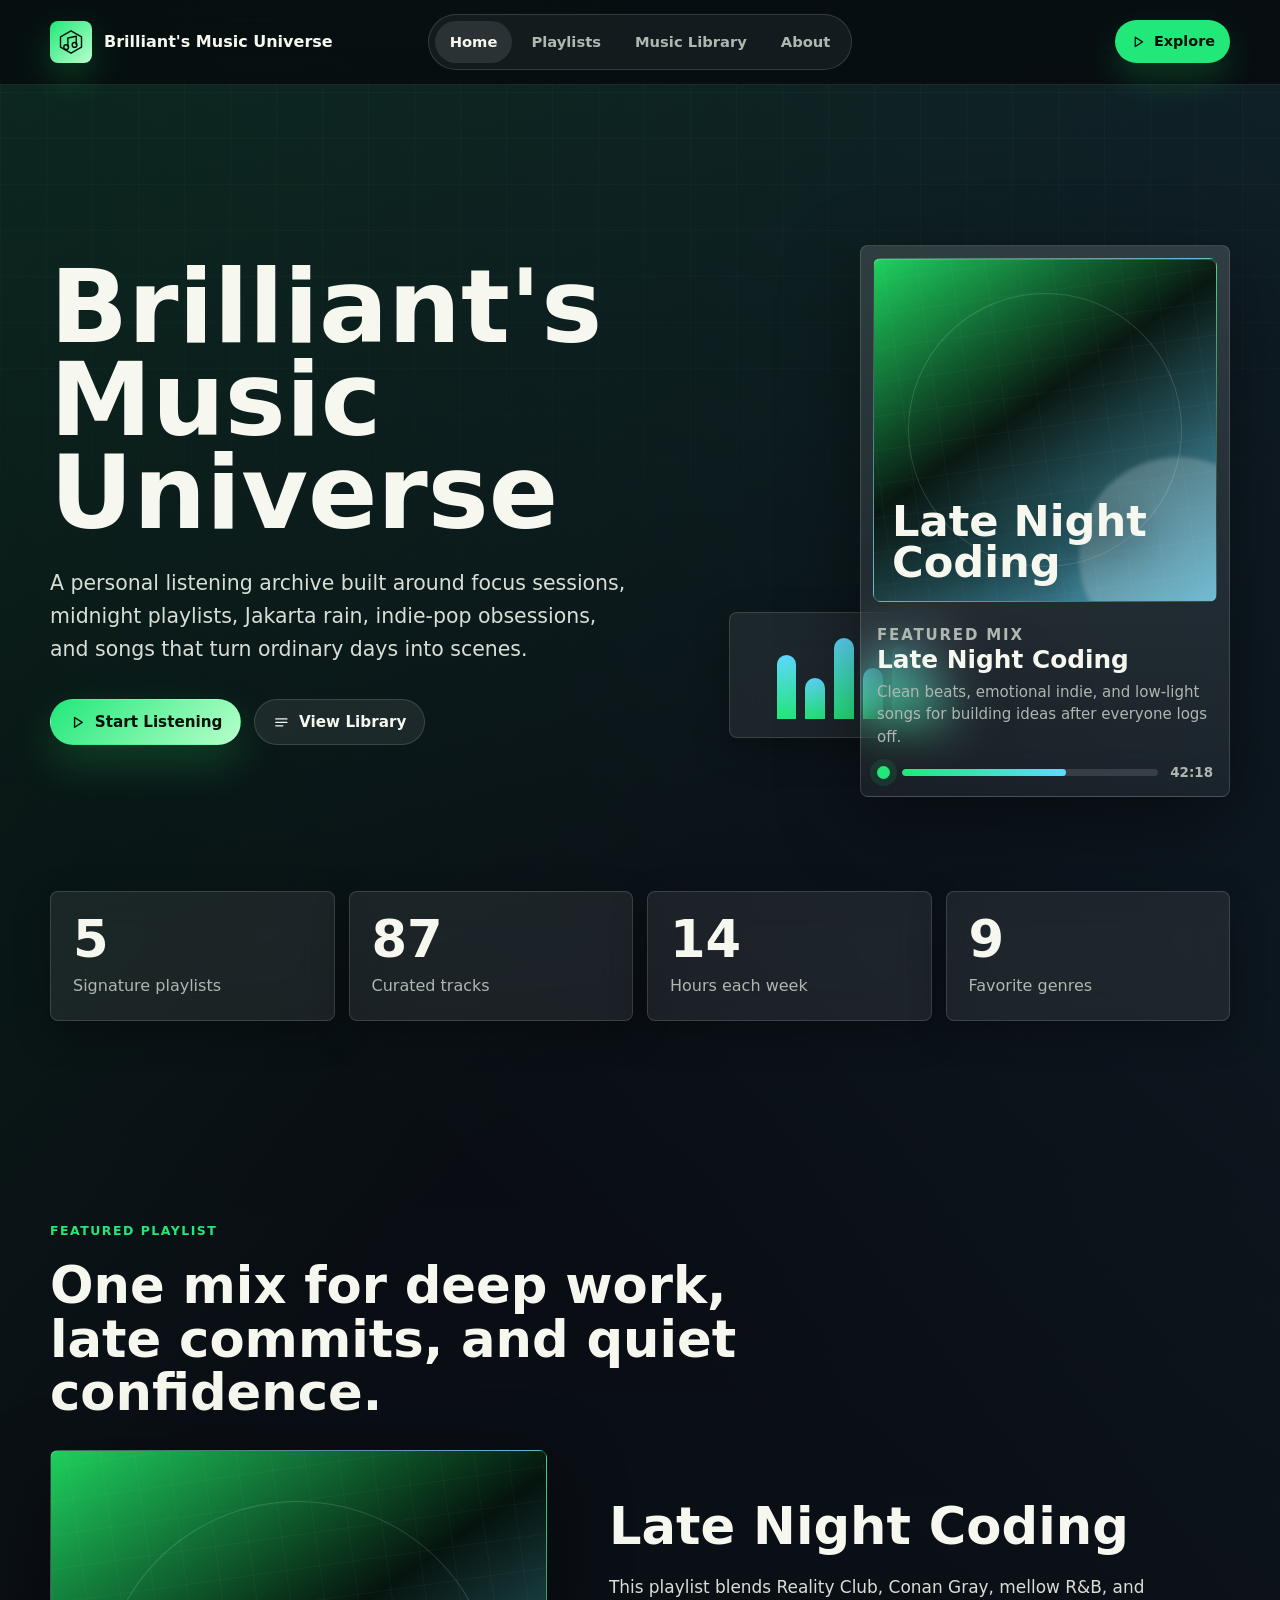
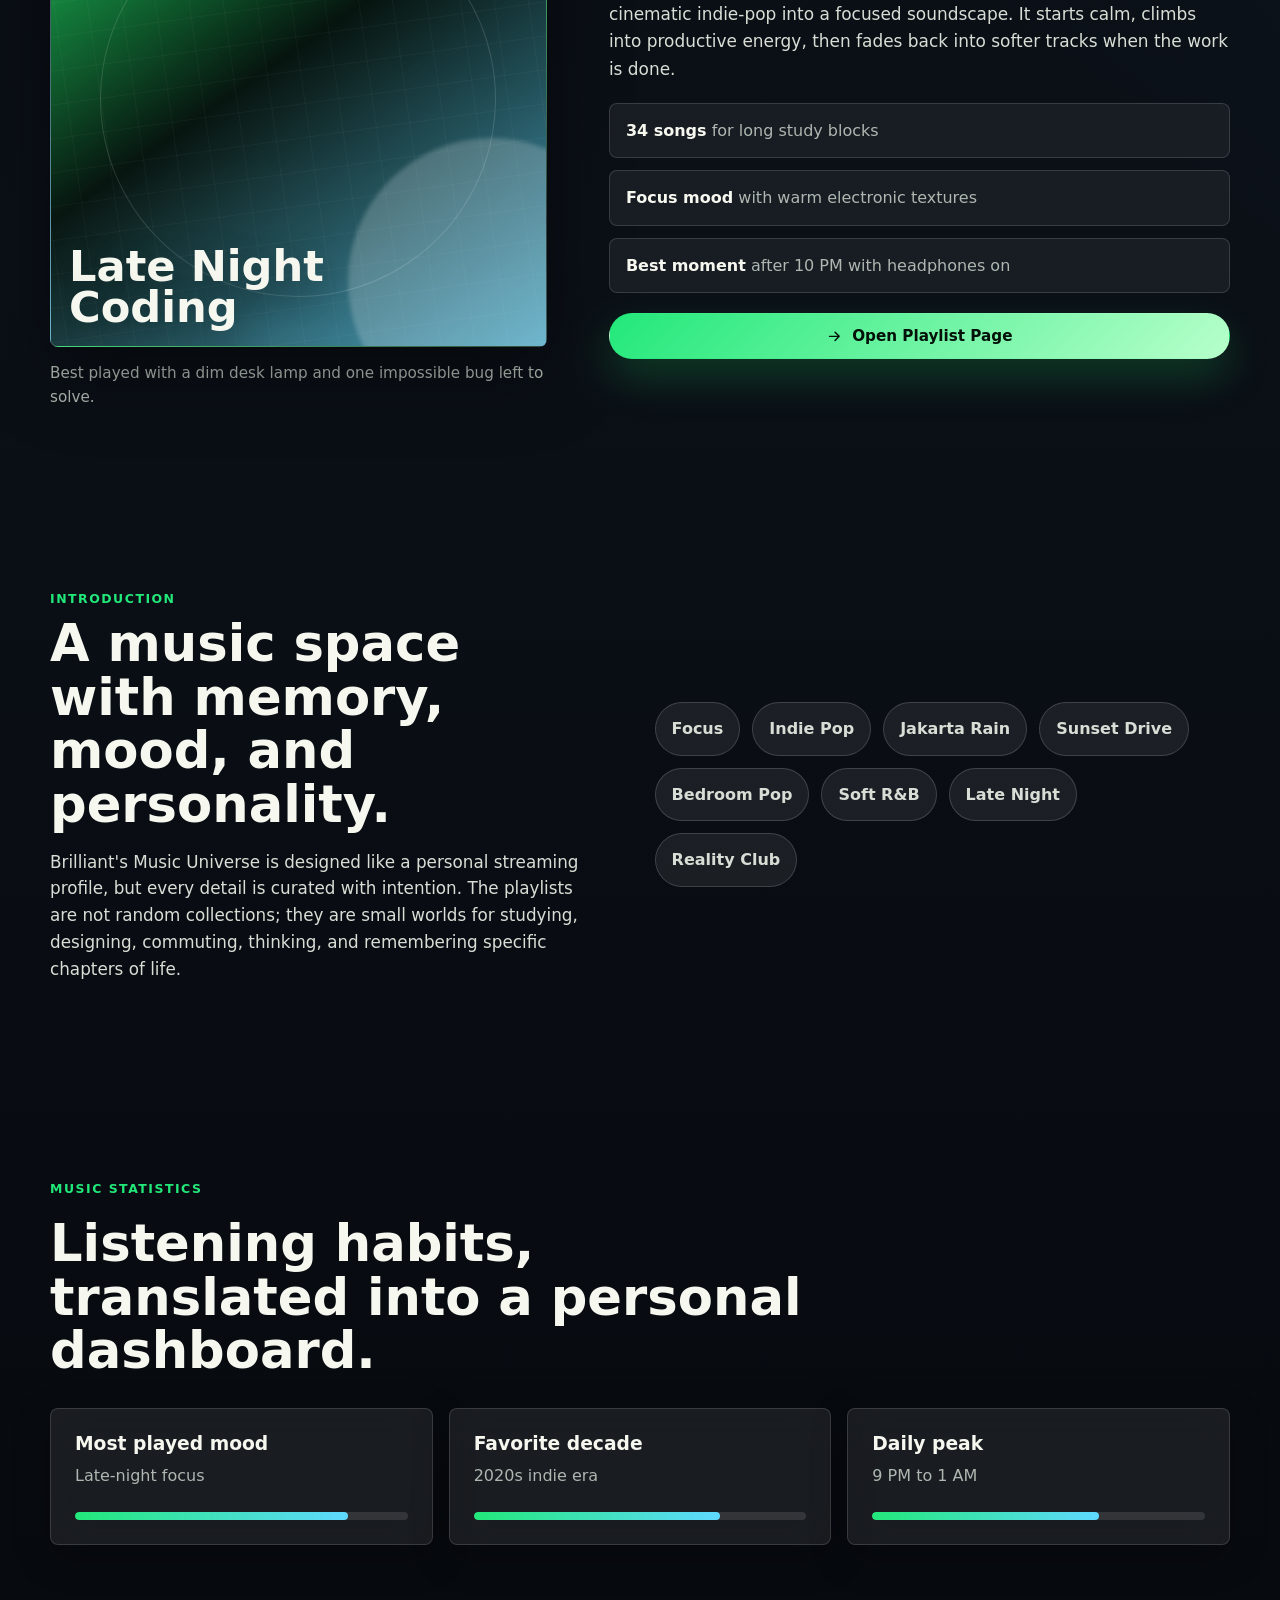
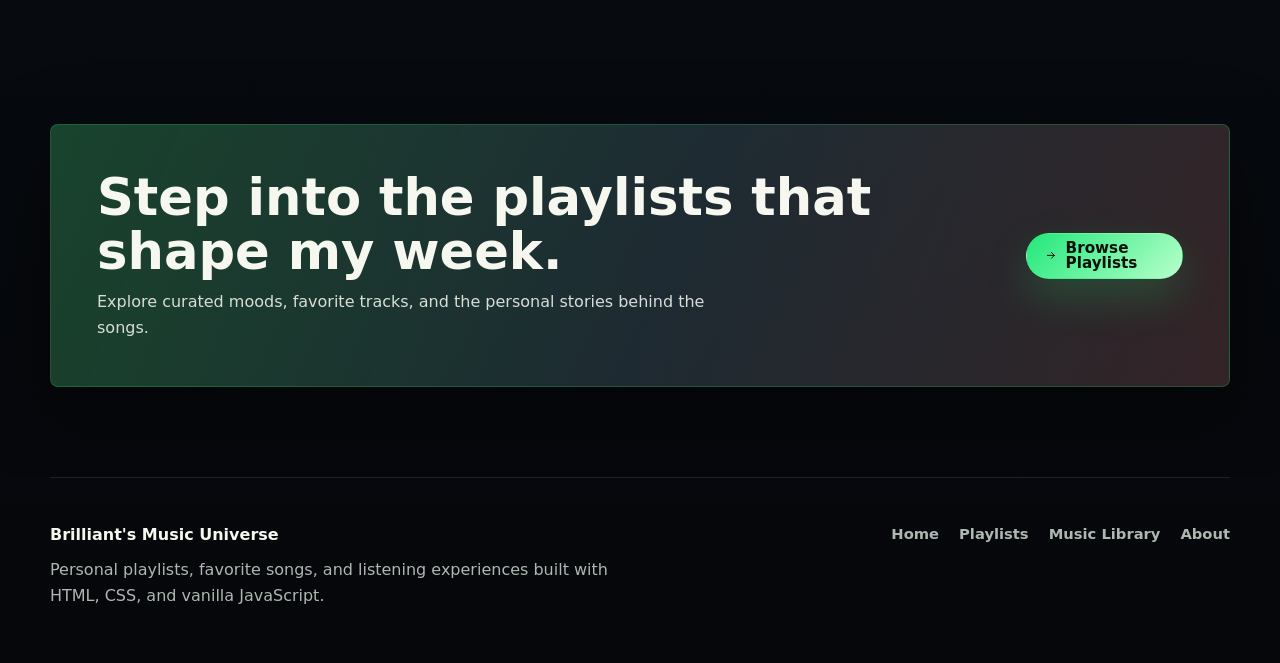
==== index.html @ 62cfd71c "UTS Web Client Development" ====
<!DOCTYPE html>
<html lang="en">
<head>
  <meta charset="UTF-8">
  <meta name="viewport" content="width=device-width, initial-scale=1.0">
  <meta name="description" content="Brilliant's Music Universe is a premium personal music website showcasing playlists, favorite songs, moods, and listening stories.">
  <title>Brilliant's Music Universe | Home</title>
  <link rel="icon" href="data:image/svg+xml,%3Csvg xmlns='http://www.w3.org/2000/svg' viewBox='0 0 64 64'%3E%3Crect width='64' height='64' rx='14' fill='%2322e87a'/%3E%3Cpath d='M25 43V20l22-4v21' fill='none' stroke='%23040a06' stroke-width='5' stroke-linecap='round' stroke-linejoin='round'/%3E%3Ccircle cx='22' cy='44' r='7' fill='%23040a06'/%3E%3Ccircle cx='44' cy='38' r='7' fill='%23040a06'/%3E%3C/svg%3E">
  <link rel="stylesheet" href="style.css">
  <noscript><style>.reveal { opacity: 1; transform: none; }</style></noscript>
  <script src="script.js" defer></script>
</head>
<body data-page="home">
  <a class="skip-link" href="#main-content">Skip to content</a>
  <header class="site-header">
    <a class="brand" href="index.html" aria-label="Brilliant's Music Universe home">
      <span class="brand-mark" aria-hidden="true">
        <svg viewBox="0 0 40 40" role="img">
          <path d="M20 4 35 12.6v14.8L20 36 5 27.4V12.6L20 4Z"></path>
          <path d="M15.5 26.5V14.2l12-2.4v11.7"></path>
          <circle cx="13.1" cy="27.4" r="3.4"></circle>
          <circle cx="25.1" cy="24.2" r="3.4"></circle>
        </svg>
      </span>
      <span class="brand-text">Brilliant's Music Universe</span>
    </a>

    <button class="nav-toggle" type="button" aria-label="Open navigation menu" aria-expanded="false" aria-controls="site-nav">
      <span></span>
      <span></span>
      <span></span>
    </button>

    <nav class="site-nav" id="site-nav" aria-label="Primary navigation">
      <a href="index.html" data-nav="home">Home</a>
      <a href="playlists.html" data-nav="playlists">Playlists</a>
      <a href="library.html" data-nav="library">Music Library</a>
      <a href="about.html" data-nav="about">About</a>
    </nav>

    <a class="header-action" href="playlists.html">
      <svg viewBox="0 0 24 24" aria-hidden="true">
        <path d="M8 5v14l11-7-11-7Z"></path>
      </svg>
      Explore
    </a>
  </header>

  <main id="main-content">
    <section class="hero section-shell">
      <div class="hero-copy reveal">
        <h1>Brilliant's Music Universe</h1>
        <p class="hero-lead">A personal listening archive built around focus sessions, midnight playlists, Jakarta rain, indie-pop obsessions, and songs that turn ordinary days into scenes.</p>
        <div class="hero-actions">
          <a class="button button-primary" href="playlists.html">
            <svg viewBox="0 0 24 24" aria-hidden="true">
              <path d="M8 5v14l11-7-11-7Z"></path>
            </svg>
            Start Listening
          </a>
          <a class="button button-ghost" href="library.html">
            <svg viewBox="0 0 24 24" aria-hidden="true">
              <path d="M4 7h16M4 12h16M4 17h10"></path>
            </svg>
            View Library
          </a>
        </div>
      </div>

      <div class="hero-stage reveal">
        <article class="now-playing" aria-label="Featured now playing card">
          <div class="cover-art cover-code">
            <div class="cover-grid" aria-hidden="true"></div>
            <span>Late Night Coding</span>
          </div>
          <div class="track-panel">
            <div>
              <p class="eyeless-label">Featured mix</p>
              <h2>Late Night Coding</h2>
              <p>Clean beats, emotional indie, and low-light songs for building ideas after everyone logs off.</p>
            </div>
            <div class="player-row" aria-hidden="true">
              <span class="player-dot"></span>
              <div class="player-progress"><span></span></div>
              <span class="player-time">42:18</span>
            </div>
          </div>
        </article>

        <div class="audio-visualizer" aria-hidden="true">
          <span></span>
          <span></span>
          <span></span>
          <span></span>
          <span></span>
          <span></span>
          <span></span>
        </div>
      </div>
    </section>

    <section class="signal-strip section-shell" aria-label="Music highlights">
      <article class="signal-card reveal">
        <span class="stat-number" data-count="5">0</span>
        <p>Signature playlists</p>
      </article>
      <article class="signal-card reveal">
        <span class="stat-number" data-count="87">0</span>
        <p>Curated tracks</p>
      </article>
      <article class="signal-card reveal">
        <span class="stat-number" data-count="14">0</span>
        <p>Hours each week</p>
      </article>
      <article class="signal-card reveal">
        <span class="stat-number" data-count="9">0</span>
        <p>Favorite genres</p>
      </article>
    </section>

    <section class="featured-playlist section-shell">
      <div class="section-heading reveal">
        <p class="section-kicker">Featured Playlist</p>
        <h2>One mix for deep work, late commits, and quiet confidence.</h2>
      </div>
      <div class="feature-layout">
        <figure class="feature-art reveal">
          <div class="cover-art cover-code cover-xl">
            <div class="cover-grid" aria-hidden="true"></div>
            <span>Late Night Coding</span>
          </div>
          <figcaption>Best played with a dim desk lamp and one impossible bug left to solve.</figcaption>
        </figure>
        <div class="feature-copy reveal">
          <h3>Late Night Coding</h3>
          <p>This playlist blends Reality Club, Conan Gray, mellow R&amp;B, and cinematic indie-pop into a focused soundscape. It starts calm, climbs into productive energy, then fades back into softer tracks when the work is done.</p>
          <ul class="feature-list">
            <li><span>34 songs</span> for long study blocks</li>
            <li><span>Focus mood</span> with warm electronic textures</li>
            <li><span>Best moment</span> after 10 PM with headphones on</li>
          </ul>
          <a class="button button-primary" href="playlists.html">
            <svg viewBox="0 0 24 24" aria-hidden="true">
              <path d="M5 12h14M13 6l6 6-6 6"></path>
            </svg>
            Open Playlist Page
          </a>
        </div>
      </div>
    </section>

    <section class="intro-section section-shell">
      <div class="intro-copy reveal">
        <p class="section-kicker">Introduction</p>
        <h2>A music space with memory, mood, and personality.</h2>
        <p>Brilliant's Music Universe is designed like a personal streaming profile, but every detail is curated with intention. The playlists are not random collections; they are small worlds for studying, designing, commuting, thinking, and remembering specific chapters of life.</p>
      </div>
      <div class="mood-board reveal" aria-label="Listening mood board">
        <span>Focus</span>
        <span>Indie Pop</span>
        <span>Jakarta Rain</span>
        <span>Sunset Drive</span>
        <span>Bedroom Pop</span>
        <span>Soft R&amp;B</span>
        <span>Late Night</span>
        <span>Reality Club</span>
      </div>
    </section>

    <section class="stats-section section-shell">
      <div class="section-heading reveal">
        <p class="section-kicker">Music Statistics</p>
        <h2>Listening habits, translated into a personal dashboard.</h2>
      </div>
      <div class="stats-grid">
        <article class="metric-card reveal">
          <h3>Most played mood</h3>
          <p>Late-night focus</p>
          <span class="metric-bar"><span style="width: 82%"></span></span>
        </article>
        <article class="metric-card reveal">
          <h3>Favorite decade</h3>
          <p>2020s indie era</p>
          <span class="metric-bar"><span style="width: 74%"></span></span>
        </article>
        <article class="metric-card reveal">
          <h3>Daily peak</h3>
          <p>9 PM to 1 AM</p>
          <span class="metric-bar"><span style="width: 68%"></span></span>
        </article>
      </div>
    </section>

    <section class="cta-section section-shell">
      <div class="cta-panel reveal">
        <div>
          <h2>Step into the playlists that shape my week.</h2>
          <p>Explore curated moods, favorite tracks, and the personal stories behind the songs.</p>
        </div>
        <a class="button button-primary" href="playlists.html">
          <svg viewBox="0 0 24 24" aria-hidden="true">
            <path d="M5 12h14M13 6l6 6-6 6"></path>
          </svg>
          Browse Playlists
        </a>
      </div>
    </section>
  </main>

  <footer class="site-footer">
    <div>
      <a class="footer-brand" href="index.html">Brilliant's Music Universe</a>
      <p>Personal playlists, favorite songs, and listening experiences built with HTML, CSS, and vanilla JavaScript.</p>
    </div>
    <nav class="footer-nav" aria-label="Footer navigation">
      <a href="index.html">Home</a>
      <a href="playlists.html">Playlists</a>
      <a href="library.html">Music Library</a>
      <a href="about.html">About</a>
    </nav>
  </footer>
</body>
</html>
---- style.css ----
/*
 * Brilliant's Music Universe — premium static music website
 *
 * TABLE OF CONTENTS
 * 1. Design tokens (custom properties)
 * 2. Base & reset
 * 3. Layout shells
 * 4. Header & navigation
 * 5. Hero
 * 6. Buttons
 * 7. Cover art system
 * 8. Signal strip & stats
 * 9. Featured playlist
 * 10. Introduction & mood board
 * 11. Statistics dashboard
 * 12. CTA panel
 * 13. Playlists page
 * 14. Playlist modal
 * 15. Music library (table, toolbar)
 * 16. About page
 * 17. Footer
 * 18. Animations & reveals
 * 19. Curator identity
 * 20. Accessibility helpers
 * 21. Responsive breakpoints
 */

/* 1. Design tokens */
:root {
  --bg: #06080d;
  --bg-2: #0b1017;
  --surface: rgba(255, 255, 255, 0.075);
  --surface-strong: rgba(255, 255, 255, 0.12);
  --surface-soft: rgba(255, 255, 255, 0.045);
  --line: rgba(255, 255, 255, 0.14);
  --line-strong: rgba(255, 255, 255, 0.24);
  --text: #f6f8ef;
  --muted: #aeb7b0;
  --soft: #d8ded5;
  --green: #22e87a;
  --green-deep: #10c055;
  --cyan: #5fd9ff;
  --coral: #ff6b6b;
  --gold: #f5c86b;
  --purple: #a98bff;
  --shadow: 0 24px 80px rgba(0, 0, 0, 0.42);
  --shadow-soft: 0 12px 36px rgba(0, 0, 0, 0.28);
  --radius-card: 8px;
  --radius-pill: 999px;
  --header-height: 76px;
  --max-width: 1180px;
  --ease: cubic-bezier(0.22, 1, 0.36, 1);
}

*,
*::before,
*::after {
  box-sizing: border-box;
}

html {
  scroll-behavior: smooth;
}

body {
  min-width: 320px;
  margin: 0;
  color: var(--text);
  background:
    linear-gradient(135deg, rgba(30, 215, 96, 0.12), transparent 32%),
    linear-gradient(220deg, rgba(95, 217, 255, 0.1), transparent 38%),
    linear-gradient(180deg, var(--bg), var(--bg-2) 48%, #05070b);
  font-family: Inter, ui-sans-serif, system-ui, -apple-system, BlinkMacSystemFont, "Segoe UI", sans-serif;
  line-height: 1.6;
}

body::before {
  position: fixed;
  inset: 0;
  z-index: -1;
  pointer-events: none;
  content: "";
  background-image:
    linear-gradient(rgba(255, 255, 255, 0.035) 1px, transparent 1px),
    linear-gradient(90deg, rgba(255, 255, 255, 0.035) 1px, transparent 1px);
  background-size: 46px 46px;
  mask-image: linear-gradient(to bottom, rgba(0, 0, 0, 0.8), transparent 82%);
}

body.nav-open {
  overflow: hidden;
}

a {
  color: inherit;
  text-decoration: none;
}

button,
input,
select {
  font: inherit;
}

button {
  cursor: pointer;
}

img,
svg {
  display: block;
}

svg {
  width: 1.1em;
  height: 1.1em;
}

main {
  overflow: hidden;
}

.section-shell {
  width: min(var(--max-width), calc(100% - 40px));
  margin-inline: auto;
}

.site-header {
  position: sticky;
  top: 0;
  z-index: 50;
  display: grid;
  grid-template-columns: minmax(220px, 1fr) auto minmax(120px, 1fr);
  align-items: center;
  min-height: var(--header-height);
  padding: 14px max(20px, calc((100vw - var(--max-width)) / 2));
  border-bottom: 1px solid rgba(255, 255, 255, 0.1);
  background: rgba(6, 8, 13, 0.76);
  backdrop-filter: blur(22px);
}

.brand,
.footer-brand {
  display: inline-flex;
  align-items: center;
  gap: 12px;
  font-weight: 800;
  letter-spacing: 0;
}

.brand-mark {
  display: grid;
  width: 42px;
  height: 42px;
  place-items: center;
  color: #031109;
  border-radius: var(--radius-card);
  background: linear-gradient(135deg, var(--green), #b7ffcb);
  box-shadow: 0 14px 34px rgba(30, 215, 96, 0.23);
}

.brand-mark svg {
  width: 28px;
  height: 28px;
}

.brand-mark path,
.brand-mark circle,
.site-header path,
.button path,
.modal-close path {
  fill: none;
  stroke: currentColor;
  stroke-width: 2;
  stroke-linecap: round;
  stroke-linejoin: round;
}

.site-nav {
  display: flex;
  align-items: center;
  justify-content: center;
  gap: 4px;
  padding: 6px;
  border: 1px solid var(--line);
  border-radius: var(--radius-pill);
  background: rgba(255, 255, 255, 0.055);
}

.site-nav a,
.footer-nav a {
  color: var(--muted);
  font-size: 0.92rem;
  font-weight: 700;
  transition: color 180ms ease, background 180ms ease, transform 180ms ease;
}

.site-nav a {
  padding: 9px 15px;
  border-radius: var(--radius-pill);
}

.site-nav a:hover,
.site-nav a.is-active {
  color: var(--text);
  background: rgba(255, 255, 255, 0.1);
}

.header-action {
  display: inline-flex;
  justify-self: end;
  align-items: center;
  gap: 8px;
  padding: 10px 15px;
  color: #031109;
  border-radius: var(--radius-pill);
  background: var(--green);
  font-size: 0.9rem;
  font-weight: 800;
  box-shadow: 0 16px 32px rgba(30, 215, 96, 0.2);
  transition: transform 180ms ease, box-shadow 180ms ease;
}

.header-action:hover {
  transform: translateY(-2px);
  box-shadow: 0 18px 42px rgba(30, 215, 96, 0.28);
}

.nav-toggle {
  display: none;
  width: 44px;
  height: 44px;
  border: 1px solid var(--line);
  border-radius: var(--radius-card);
  background: rgba(255, 255, 255, 0.07);
}

.nav-toggle span {
  display: block;
  width: 18px;
  height: 2px;
  margin: 4px auto;
  border-radius: 999px;
  background: var(--text);
}

.hero {
  display: grid;
  grid-template-columns: minmax(0, 1fr) minmax(360px, 0.85fr);
  gap: clamp(32px, 7vw, 92px);
  align-items: center;
  min-height: calc(100svh - var(--header-height) - 18px);
  padding: clamp(52px, 7vw, 86px) 0 clamp(34px, 5vw, 56px);
}

.hero h1,
.page-hero h1 {
  max-width: 10ch;
  margin: 0;
  font-size: clamp(3.35rem, 8vw, 7.15rem);
  line-height: 0.91;
  letter-spacing: 0;
}

.hero-lead {
  max-width: 680px;
  margin: 28px 0 0;
  color: var(--soft);
  font-size: clamp(1.05rem, 1.8vw, 1.28rem);
}

.hero-actions,
.cta-panel,
.playlist-meta,
.player-row {
  display: flex;
  align-items: center;
}

.hero-actions {
  flex-wrap: wrap;
  gap: 13px;
  margin-top: 34px;
}

.button {
  display: inline-flex;
  align-items: center;
  justify-content: center;
  min-height: 46px;
  gap: 9px;
  padding: 0 18px;
  border: 1px solid transparent;
  border-radius: var(--radius-pill);
  font-size: 0.95rem;
  font-weight: 800;
  line-height: 1;
  transition: transform 180ms ease, border-color 180ms ease, background 180ms ease, box-shadow 180ms ease;
}

.button:hover {
  transform: translateY(-2px);
}

.button-primary {
  color: #031109;
  background: linear-gradient(135deg, var(--green), #b7ffcb);
  box-shadow: 0 18px 42px rgba(30, 215, 96, 0.22);
}

.button-ghost {
  color: var(--text);
  border-color: var(--line);
  background: rgba(255, 255, 255, 0.075);
}

.button-small {
  width: 100%;
  min-height: 42px;
  color: var(--text);
  border-color: rgba(255, 255, 255, 0.16);
  background: rgba(255, 255, 255, 0.075);
}

.hero-stage {
  position: relative;
  min-height: 560px;
}

.now-playing {
  position: absolute;
  inset: 4% 0 auto auto;
  z-index: 2;
  width: min(370px, 100%);
  padding: 12px;
  border: 1px solid var(--line);
  border-radius: var(--radius-card);
  background: linear-gradient(180deg, rgba(255, 255, 255, 0.14), rgba(255, 255, 255, 0.06));
  box-shadow: var(--shadow);
  backdrop-filter: blur(24px);
}

.cover-art {
  position: relative;
  display: grid;
  aspect-ratio: 1;
  min-height: 0;
  overflow: hidden;
  place-items: end start;
  padding: 18px;
  isolation: isolate;
  border: 1px solid rgba(255, 255, 255, 0.18);
  border-radius: var(--radius-card);
  box-shadow: inset 0 1px 0 rgba(255, 255, 255, 0.18);
}

.cover-art::before,
.cover-art::after,
.mini-cover::before,
.mini-cover::after {
  position: absolute;
  content: "";
  pointer-events: none;
}

.cover-art::before {
  inset: 10%;
  border: 1px solid rgba(255, 255, 255, 0.14);
  border-radius: 50%;
  transform: rotate(-12deg);
}

.cover-art::after {
  right: -18%;
  bottom: -16%;
  width: 58%;
  aspect-ratio: 1;
  border-radius: 50%;
  background: rgba(255, 255, 255, 0.2);
  filter: blur(2px);
}

.cover-art span {
  position: relative;
  z-index: 2;
  max-width: 12ch;
  font-size: clamp(1.45rem, 4vw, 2.7rem);
  font-weight: 900;
  line-height: 0.95;
  letter-spacing: 0;
  text-shadow: 0 12px 36px rgba(0, 0, 0, 0.45);
}

.cover-grid {
  position: absolute;
  inset: 0;
  z-index: -1;
  background:
    linear-gradient(rgba(255, 255, 255, 0.08) 1px, transparent 1px),
    linear-gradient(90deg, rgba(255, 255, 255, 0.08) 1px, transparent 1px);
  background-size: 28px 28px;
  opacity: 0.45;
  transform: rotate(-8deg) scale(1.2);
}

.cover-code {
  background:
    linear-gradient(145deg, rgba(30, 215, 96, 0.96), rgba(5, 20, 13, 0.9) 44%, rgba(95, 217, 255, 0.72)),
    linear-gradient(45deg, rgba(255, 255, 255, 0.12), transparent);
}

.cover-reality {
  background:
    linear-gradient(145deg, rgba(245, 200, 107, 0.95), rgba(255, 107, 107, 0.86) 52%, rgba(20, 9, 12, 0.92));
}

.cover-conan {
  background:
    linear-gradient(145deg, rgba(169, 139, 255, 0.95), rgba(32, 14, 66, 0.94) 52%, rgba(95, 217, 255, 0.78));
}

.cover-sunset {
  background:
    linear-gradient(145deg, rgba(255, 107, 107, 0.95), rgba(245, 200, 107, 0.88) 48%, rgba(24, 22, 55, 0.9));
}

.cover-rain {
  background:
    linear-gradient(145deg, rgba(95, 217, 255, 0.92), rgba(20, 45, 68, 0.96) 54%, rgba(8, 11, 18, 0.94));
}

.track-panel {
  display: grid;
  gap: 14px;
  padding: 14px 4px 0;
}

.eyeless-label,
.section-kicker {
  margin: 0 0 8px;
  color: var(--green);
  font-size: 0.78rem;
  font-weight: 900;
  letter-spacing: 0.12em;
  text-transform: uppercase;
}

.track-panel h2,
.feature-copy h3,
.about-story h2,
.section-heading h2,
.intro-copy h2,
.cta-panel h2 {
  margin: 0;
  line-height: 1.05;
  letter-spacing: 0;
}

.track-panel h2 {
  font-size: 1.55rem;
}

.track-panel p {
  margin: 8px 0 0;
  color: var(--muted);
  font-size: 0.94rem;
  line-height: 1.5;
}

.player-row {
  gap: 12px;
}

.player-dot {
  width: 13px;
  height: 13px;
  border-radius: 50%;
  background: var(--green);
  box-shadow: 0 0 0 7px rgba(30, 215, 96, 0.12);
}

.player-progress {
  flex: 1;
  height: 7px;
  overflow: hidden;
  border-radius: 999px;
  background: rgba(255, 255, 255, 0.12);
}

.player-progress span {
  display: block;
  width: 64%;
  height: 100%;
  border-radius: inherit;
  background: linear-gradient(90deg, var(--green), var(--cyan));
}

.player-time {
  color: var(--muted);
  font-size: 0.84rem;
  font-weight: 800;
}

.audio-visualizer {
  position: absolute;
  bottom: 8%;
  left: 0;
  z-index: 1;
  display: flex;
  align-items: end;
  gap: 9px;
  width: min(230px, 48%);
  height: 126px;
  padding: 18px;
  border: 1px solid var(--line);
  border-radius: var(--radius-card);
  background: rgba(255, 255, 255, 0.07);
  box-shadow: var(--shadow-soft);
  backdrop-filter: blur(18px);
}

.audio-visualizer span {
  flex: 1;
  min-width: 12px;
  border-radius: 999px 999px 4px 4px;
  background: linear-gradient(180deg, var(--cyan), var(--green));
  animation: barDance 1.5s var(--ease) infinite alternate;
}

.audio-visualizer span:nth-child(2) { height: 72%; animation-delay: 120ms; }
.audio-visualizer span:nth-child(3) { height: 46%; animation-delay: 240ms; }
.audio-visualizer span:nth-child(4) { height: 92%; animation-delay: 80ms; }
.audio-visualizer span:nth-child(5) { height: 58%; animation-delay: 180ms; }
.audio-visualizer span:nth-child(6) { height: 84%; animation-delay: 300ms; }
.audio-visualizer span:nth-child(7) { height: 38%; animation-delay: 380ms; }

@keyframes barDance {
  from { height: 34%; }
  to { height: 100%; }
}

.signal-strip {
  display: grid;
  grid-template-columns: repeat(4, 1fr);
  gap: 14px;
  padding-bottom: clamp(58px, 9vw, 110px);
}

.signal-card,
.metric-card,
.genre-card,
.playlist-card,
.library-summary,
.about-record,
.table-frame,
.library-toolbar,
.about-story {
  border: 1px solid var(--line);
  border-radius: var(--radius-card);
  background: var(--surface);
  box-shadow: var(--shadow-soft);
  backdrop-filter: blur(18px);
}

.signal-card {
  padding: 22px;
}

.signal-card .stat-number {
  display: block;
  color: var(--text);
  font-size: clamp(2.1rem, 4vw, 3.3rem);
  font-weight: 900;
  line-height: 1;
}

.signal-card p,
.metric-card p,
.genre-card p {
  margin: 8px 0 0;
  color: var(--muted);
}

.featured-playlist,
.intro-section,
.stats-section,
.cta-section,
.playlist-section,
.library-section,
.about-section,
.genre-section {
  padding: clamp(48px, 7vw, 92px) 0;
}

.section-heading {
  display: grid;
  max-width: 760px;
  gap: 10px;
  margin-bottom: 30px;
}

.section-heading h2,
.intro-copy h2,
.cta-panel h2 {
  font-size: clamp(2rem, 4vw, 3.45rem);
}

.feature-layout {
  display: grid;
  grid-template-columns: minmax(260px, 0.8fr) minmax(0, 1fr);
  gap: clamp(24px, 5vw, 62px);
  align-items: center;
}

.feature-art {
  margin: 0;
}

.cover-xl {
  box-shadow: var(--shadow);
}

.feature-art figcaption {
  margin-top: 14px;
  color: var(--muted);
  font-size: 0.95rem;
}

.feature-copy {
  display: grid;
  gap: 20px;
}

.feature-copy h3 {
  font-size: clamp(2rem, 4vw, 3.25rem);
}

.feature-copy p {
  max-width: 680px;
  margin: 0;
  color: var(--soft);
  font-size: 1.06rem;
}

.feature-list {
  display: grid;
  gap: 12px;
  padding: 0;
  margin: 0;
  list-style: none;
}

.feature-list li {
  padding: 14px 16px;
  border: 1px solid var(--line);
  border-radius: var(--radius-card);
  color: var(--muted);
  background: rgba(255, 255, 255, 0.055);
}

.feature-list span {
  color: var(--text);
  font-weight: 900;
}

.intro-section {
  display: grid;
  grid-template-columns: minmax(0, 0.95fr) minmax(280px, 1fr);
  gap: clamp(24px, 5vw, 58px);
  align-items: center;
}

.intro-copy p:last-child {
  color: var(--soft);
  font-size: 1.05rem;
}

.mood-board {
  display: flex;
  flex-wrap: wrap;
  gap: 12px;
}

.mood-board span,
.mood-tag {
  border: 1px solid rgba(255, 255, 255, 0.16);
  border-radius: var(--radius-pill);
  background: rgba(255, 255, 255, 0.075);
  color: var(--soft);
  font-weight: 800;
}

.mood-board span {
  padding: 13px 16px;
}

.stats-grid {
  display: grid;
  grid-template-columns: repeat(3, 1fr);
  gap: 16px;
}

.metric-card,
.genre-card {
  padding: 24px;
}

.metric-card h3,
.genre-card h3,
.playlist-card h2,
.about-story h2 {
  margin: 0;
  line-height: 1.15;
}

.metric-bar {
  display: block;
  height: 8px;
  margin-top: 24px;
  overflow: hidden;
  border-radius: 999px;
  background: rgba(255, 255, 255, 0.11);
}

.metric-bar span {
  display: block;
  height: 100%;
  border-radius: inherit;
  background: linear-gradient(90deg, var(--green), var(--cyan));
}

.cta-panel {
  justify-content: space-between;
  gap: 24px;
  padding: clamp(26px, 5vw, 46px);
  border: 1px solid rgba(30, 215, 96, 0.25);
  border-radius: var(--radius-card);
  background:
    linear-gradient(110deg, rgba(30, 215, 96, 0.22), rgba(95, 217, 255, 0.09) 52%, rgba(255, 107, 107, 0.12)),
    rgba(255, 255, 255, 0.07);
  box-shadow: var(--shadow);
}

.cta-panel p {
  max-width: 620px;
  margin: 10px 0 0;
  color: var(--soft);
}

.page-hero {
  display: grid;
  grid-template-columns: minmax(0, 1fr) minmax(220px, 0.42fr);
  gap: clamp(24px, 5vw, 56px);
  align-items: center;
  min-height: 420px;
  padding: clamp(48px, 8vw, 96px) 0 clamp(32px, 5vw, 64px);
}

.page-hero-copy h1 {
  max-width: 11ch;
}

.page-hero-copy p {
  max-width: 680px;
  margin: 24px 0 0;
  color: var(--soft);
  font-size: clamp(1.05rem, 2vw, 1.24rem);
}

.playlist-stack {
  position: relative;
  min-height: 260px;
}

.mini-cover {
  position: absolute;
  width: 178px;
  aspect-ratio: 1;
  border: 1px solid rgba(255, 255, 255, 0.18);
  border-radius: var(--radius-card);
  box-shadow: var(--shadow-soft);
}

.mini-cover:nth-child(1) {
  top: 0;
  right: 42px;
  transform: rotate(-10deg);
}

.mini-cover:nth-child(2) {
  top: 48px;
  right: 122px;
  transform: rotate(8deg);
}

.mini-cover:nth-child(3) {
  top: 100px;
  right: 6px;
  transform: rotate(14deg);
}

.playlist-section {
  display: grid;
  grid-template-columns: repeat(3, 1fr);
  gap: 18px;
}

.playlist-card {
  display: grid;
  grid-template-rows: auto 1fr;
  overflow: hidden;
  transition: transform 220ms var(--ease), border-color 220ms ease, background 220ms ease;
}

.playlist-card:hover {
  border-color: rgba(30, 215, 96, 0.34);
  background: rgba(255, 255, 255, 0.1);
  transform: translateY(-5px);
}

.playlist-card .cover-art {
  border: 0;
  border-bottom: 1px solid rgba(255, 255, 255, 0.15);
  border-radius: var(--radius-card) var(--radius-card) 0 0;
}

.playlist-card-body {
  display: grid;
  gap: 18px;
  padding: 20px;
}

.playlist-card p {
  margin: 9px 0 0;
  color: var(--muted);
}

.playlist-meta {
  justify-content: space-between;
  gap: 12px;
  color: var(--soft);
  font-size: 0.92rem;
  font-weight: 800;
}

.mood-tag {
  padding: 5px 10px;
  color: var(--green);
  background: rgba(30, 215, 96, 0.1);
}

.modal-backdrop {
  position: fixed;
  inset: 0;
  z-index: 90;
  display: grid;
  place-items: center;
  padding: 20px;
  background: rgba(0, 0, 0, 0.7);
  backdrop-filter: blur(14px);
}

.modal-backdrop[hidden] {
  display: none;
}

.playlist-modal {
  position: relative;
  display: grid;
  grid-template-columns: minmax(220px, 0.72fr) minmax(0, 1fr);
  gap: 22px;
  width: min(820px, 100%);
  max-height: min(680px, calc(100svh - 40px));
  overflow: auto;
  padding: 18px;
  border: 1px solid var(--line-strong);
  border-radius: var(--radius-card);
  background: rgba(12, 16, 24, 0.96);
  box-shadow: var(--shadow);
}

.modal-close {
  position: absolute;
  top: 14px;
  right: 14px;
  z-index: 2;
  display: grid;
  width: 40px;
  height: 40px;
  place-items: center;
  color: var(--text);
  border: 1px solid var(--line);
  border-radius: var(--radius-card);
  background: rgba(255, 255, 255, 0.08);
}

.modal-content {
  padding: 20px 42px 20px 0;
}

.modal-content h2 {
  margin: 0;
  font-size: clamp(1.8rem, 4vw, 3rem);
  line-height: 1.05;
}

.modal-content p {
  color: var(--soft);
}

.audio-preview {
  display: grid;
  gap: 10px;
  margin-top: 18px;
  padding: 14px;
  border: 1px solid var(--line);
  border-radius: var(--radius-card);
  background: rgba(255, 255, 255, 0.055);
}

.audio-preview-label {
  margin: 0;
  color: var(--text);
  font-size: 0.78rem;
  font-weight: 900;
  letter-spacing: 0.12em;
  text-transform: uppercase;
}

.audio-preview audio {
  width: 100%;
  min-width: 0;
  border-radius: var(--radius-card);
  accent-color: var(--green);
}

.audio-note {
  margin: 0;
  color: var(--muted);
  font-size: 0.84rem;
  line-height: 1.45;
}

.modal-list {
  display: grid;
  gap: 10px;
  padding: 0;
  margin: 20px 0 0;
  list-style: none;
}

.modal-list li {
  padding: 12px 14px;
  border: 1px solid var(--line);
  border-radius: var(--radius-card);
  color: var(--soft);
  background: rgba(255, 255, 255, 0.055);
}

.library-summary {
  justify-self: end;
  width: min(240px, 100%);
  padding: 28px;
  text-align: center;
}

.library-summary span {
  display: block;
  color: var(--green);
  font-size: 4rem;
  font-weight: 900;
  line-height: 1;
}

.library-summary p {
  margin: 8px 0 0;
  color: var(--muted);
  font-weight: 800;
}

.library-toolbar {
  display: grid;
  grid-template-columns: minmax(0, 1fr) minmax(180px, 260px);
  gap: 14px;
  padding: 16px;
  margin-bottom: 18px;
}

.search-field,
.select-field {
  display: grid;
  gap: 8px;
}

.search-field span,
.select-field span {
  color: var(--muted);
  font-size: 0.78rem;
  font-weight: 900;
  letter-spacing: 0.12em;
  text-transform: uppercase;
}

.search-field input,
.select-field select {
  width: 100%;
  min-height: 48px;
  padding: 0 14px;
  color: var(--text);
  border: 1px solid var(--line);
  border-radius: var(--radius-card);
  outline: none;
  background: rgba(4, 6, 10, 0.62);
}

.search-field input:focus,
.select-field select:focus {
  border-color: rgba(30, 215, 96, 0.62);
  box-shadow: 0 0 0 4px rgba(30, 215, 96, 0.12);
}

.table-frame {
  overflow-x: auto;
  padding: 8px;
}

.music-table {
  width: 100%;
  min-width: 760px;
  border-collapse: collapse;
  overflow: hidden;
}

.music-table caption {
  padding: 14px 16px 18px;
  color: var(--muted);
  text-align: left;
  font-weight: 700;
}

.music-table th,
.music-table td {
  padding: 17px 16px;
  text-align: left;
  border-bottom: 1px solid rgba(255, 255, 255, 0.09);
}

.music-table th {
  color: var(--text);
  background: rgba(255, 255, 255, 0.075);
  font-size: 0.82rem;
  letter-spacing: 0.08em;
  text-transform: uppercase;
}

.music-table td {
  color: var(--soft);
}

.music-table tr {
  transition: background 160ms ease;
}

.music-table tbody tr:hover {
  background: rgba(30, 215, 96, 0.065);
}

.sort-button {
  display: inline-flex;
  align-items: center;
  gap: 8px;
  padding: 0;
  color: inherit;
  border: 0;
  background: transparent;
  font-size: inherit;
  font-weight: 900;
  letter-spacing: inherit;
  text-transform: inherit;
}

.sort-button::after {
  content: "";
  width: 7px;
  height: 7px;
  border-right: 2px solid currentColor;
  border-bottom: 2px solid currentColor;
  opacity: 0.55;
  transform: rotate(45deg) translateY(-2px);
}

.sort-button.is-desc::after {
  transform: rotate(225deg) translateY(-2px);
}

.about-record {
  display: grid;
  justify-self: end;
  width: min(280px, 100%);
  aspect-ratio: 1;
  place-items: center;
  padding: 24px;
}

.record-disc {
  width: 100%;
  aspect-ratio: 1;
  border-radius: 50%;
  background:
    radial-gradient(circle, #05070b 0 8%, var(--green) 8% 13%, transparent 13% 16%, rgba(255, 255, 255, 0.16) 16% 17%, transparent 17% 28%, rgba(255, 255, 255, 0.12) 28% 29%, transparent 29% 42%, rgba(255, 255, 255, 0.1) 42% 43%, transparent 43%),
    conic-gradient(from 120deg, #141a24, #05070b, #283443, #070a0f, #141a24);
  box-shadow: inset 0 0 46px rgba(255, 255, 255, 0.08), var(--shadow-soft);
}

.about-record span {
  margin-top: 16px;
  color: var(--muted);
  font-weight: 900;
}

.about-section {
  display: grid;
  grid-template-columns: repeat(2, minmax(0, 1fr));
  gap: 18px;
}

.about-story {
  padding: clamp(22px, 4vw, 34px);
}

.about-story p {
  margin: 14px 0 0;
  color: var(--soft);
}

.highlight-story {
  grid-column: 1 / -1;
  border-color: rgba(30, 215, 96, 0.28);
  background:
    linear-gradient(120deg, rgba(30, 215, 96, 0.12), rgba(95, 217, 255, 0.08)),
    var(--surface);
}

strong {
  color: var(--text);
}

em {
  color: #c9fbd9;
}

u {
  text-decoration-color: var(--green);
  text-decoration-thickness: 2px;
  text-underline-offset: 4px;
}

mark {
  padding: 0.1em 0.25em;
  color: #07100b;
  border-radius: 4px;
  background: linear-gradient(135deg, var(--green), var(--gold));
}

.genre-section {
  display: grid;
  grid-template-columns: repeat(4, 1fr);
  gap: 16px;
}

.site-footer {
  display: flex;
  justify-content: space-between;
  gap: 28px;
  width: min(var(--max-width), calc(100% - 40px));
  margin: 0 auto;
  padding: 44px 0 54px;
  border-top: 1px solid rgba(255, 255, 255, 0.1);
}

.site-footer p {
  max-width: 560px;
  margin: 10px 0 0;
  color: var(--muted);
}

.footer-nav {
  display: flex;
  flex-wrap: wrap;
  justify-content: flex-end;
  gap: 14px 20px;
}

.footer-nav a:hover {
  color: var(--text);
}

.reveal {
  opacity: 0;
  transform: translateY(22px);
  transition: opacity 600ms var(--ease), transform 600ms var(--ease);
}

.reveal.is-visible {
  opacity: 1;
  transform: translateY(0);
}

/* 19. Curator identity */
.curator-card {
  display: grid;
  grid-template-columns: 80px 1fr;
  gap: 20px;
  align-items: center;
  padding: 28px;
  border: 1px solid var(--line);
  border-radius: var(--radius-card);
  background: var(--surface);
  box-shadow: var(--shadow-soft);
  backdrop-filter: blur(18px);
}

.curator-avatar {
  width: 80px;
  height: 80px;
  border-radius: 50%;
  background: linear-gradient(135deg, var(--green), var(--cyan));
  display: grid;
  place-items: center;
  font-size: 2rem;
  font-weight: 900;
  color: #031109;
  box-shadow: 0 8px 24px rgba(34, 232, 122, 0.2);
}

.curator-info h3 {
  margin: 0;
  font-size: 1.25rem;
}

.curator-info .curator-location {
  margin: 4px 0 0;
  color: var(--green);
  font-size: 0.85rem;
  font-weight: 800;
}

.curator-info .curator-bio {
  margin: 8px 0 0;
  color: var(--muted);
  font-size: 0.95rem;
}

.curator-socials {
  display: flex;
  gap: 10px;
  margin-top: 12px;
}

.curator-socials a {
  display: inline-flex;
  align-items: center;
  gap: 6px;
  padding: 7px 14px;
  font-size: 0.84rem;
  font-weight: 800;
  color: var(--soft);
  border: 1px solid var(--line);
  border-radius: var(--radius-pill);
  background: rgba(255, 255, 255, 0.055);
  transition: color 180ms ease, border-color 180ms ease, background 180ms ease;
}

.curator-socials a:hover {
  color: var(--text);
  border-color: var(--green);
  background: rgba(34, 232, 122, 0.08);
}

/* Empty state for library search */
.empty-state {
  text-align: center;
  padding: 48px 24px;
}

.empty-state td {
  color: var(--muted) !important;
  border-bottom: none !important;
  font-size: 1rem;
}

.empty-state .empty-icon {
  display: block;
  margin: 0 auto 12px;
  font-size: 2.4rem;
  opacity: 0.6;
}

/* Modal navigation arrows */
.modal-nav {
  display: flex;
  gap: 8px;
  margin-top: 18px;
}

.modal-nav button {
  display: inline-flex;
  align-items: center;
  gap: 6px;
  padding: 10px 16px;
  color: var(--soft);
  font-size: 0.88rem;
  font-weight: 800;
  border: 1px solid var(--line);
  border-radius: var(--radius-pill);
  background: rgba(255, 255, 255, 0.06);
  transition: color 180ms ease, border-color 180ms ease, background 180ms ease, transform 180ms ease;
}

.modal-nav button:hover {
  color: var(--text);
  border-color: rgba(34, 232, 122, 0.4);
  background: rgba(34, 232, 122, 0.08);
  transform: translateY(-1px);
}

.modal-nav button:disabled {
  opacity: 0.3;
  pointer-events: none;
}

.modal-nav svg {
  width: 1em;
  height: 1em;
}

/* Spotify link button */
.spotify-link {
  display: inline-flex;
  align-items: center;
  gap: 8px;
  padding: 10px 18px;
  color: #fff;
  font-size: 0.9rem;
  font-weight: 800;
  border: none;
  border-radius: var(--radius-pill);
  background: #1DB954;
  text-decoration: none;
  transition: transform 180ms ease, box-shadow 180ms ease;
}

.spotify-link:hover {
  transform: translateY(-2px);
  box-shadow: 0 12px 28px rgba(29, 185, 84, 0.28);
}

.spotify-link svg {
  width: 1.2em;
  height: 1.2em;
}

/* 20. Accessibility helpers */
:focus-visible {
  outline: 2px solid var(--green);
  outline-offset: 3px;
}

.skip-link {
  position: fixed;
  top: -100px;
  left: 20px;
  z-index: 999;
  padding: 12px 20px;
  color: #031109;
  font-weight: 800;
  border-radius: var(--radius-card);
  background: var(--green);
  transition: top 200ms ease;
}

.skip-link:focus {
  top: 12px;
}

@media (max-width: 980px) {
  .site-header {
    grid-template-columns: 1fr auto auto;
    gap: 12px;
  }

  .nav-toggle {
    display: block;
    order: 3;
  }

  .site-nav {
    position: fixed;
    top: var(--header-height);
    right: 20px;
    left: 20px;
    display: none;
    flex-direction: column;
    align-items: stretch;
    padding: 12px;
    border-radius: var(--radius-card);
    background: rgba(10, 14, 21, 0.96);
    box-shadow: var(--shadow);
  }

  body.nav-open .site-nav {
    display: flex;
  }

  .site-nav a {
    padding: 13px 14px;
  }

  .header-action {
    justify-self: end;
  }

  .hero,
  .page-hero,
  .intro-section,
  .feature-layout {
    grid-template-columns: 1fr;
  }

  .hero {
    min-height: auto;
  }

  .hero h1,
  .page-hero h1 {
    max-width: 12ch;
  }

  .hero-stage {
    min-height: 480px;
  }

  .now-playing {
    right: 0;
    left: 12%;
  }

  .audio-visualizer {
    left: 0;
  }

  .signal-strip,
  .stats-grid,
  .playlist-section,
  .genre-section,
  .about-section {
    grid-template-columns: repeat(2, 1fr);
  }

  .library-summary,
  .about-record {
    justify-self: start;
  }

  .site-footer,
  .cta-panel {
    align-items: flex-start;
    flex-direction: column;
  }

  .footer-nav {
    justify-content: flex-start;
  }
}

@media (max-width: 680px) {
  :root {
    --header-height: 68px;
  }

  .section-shell,
  .site-footer {
    width: min(100% - 28px, var(--max-width));
  }

  .site-header {
    padding: 12px 14px;
  }

  .brand-text {
    max-width: 158px;
    overflow: hidden;
    font-size: 0.96rem;
    white-space: nowrap;
    text-overflow: ellipsis;
  }

  .brand-mark {
    width: 38px;
    height: 38px;
  }

  .header-action {
    order: 2;
    padding: 8px 13px;
    font-size: 0.84rem;
  }

  .curator-card {
    grid-template-columns: 1fr;
    text-align: center;
  }

  .curator-avatar {
    margin: 0 auto;
  }

  .curator-socials {
    justify-content: center;
    flex-wrap: wrap;
  }

  .hero {
    padding-top: 44px;
  }

  .hero h1,
  .page-hero h1 {
    font-size: clamp(3rem, 15vw, 4.65rem);
  }

  .hero-actions {
    align-items: stretch;
    flex-direction: column;
  }

  .button {
    width: 100%;
  }

  .hero-stage {
    min-height: 420px;
  }

  .now-playing {
    inset: 0 0 auto 0;
    width: 100%;
  }

  .audio-visualizer {
    bottom: 0;
    width: 76%;
    height: 118px;
  }

  .signal-strip,
  .stats-grid,
  .playlist-section,
  .genre-section,
  .about-section {
    grid-template-columns: 1fr;
  }

  .playlist-section,
  .featured-playlist,
  .intro-section,
  .stats-section,
  .cta-section,
  .library-section,
  .about-section,
  .genre-section {
    padding: 42px 0;
  }

  .page-hero {
    min-height: auto;
  }

  .playlist-stack {
    min-height: 230px;
  }

  .mini-cover {
    width: 146px;
  }

  .mini-cover:nth-child(2) {
    right: 94px;
  }

  .library-toolbar,
  .playlist-modal {
    grid-template-columns: 1fr;
  }

  .modal-content {
    padding: 0;
  }

  .modal-cover {
    max-height: 260px;
  }

  .music-table th,
  .music-table td {
    padding: 14px 12px;
  }
}

@media (prefers-reduced-motion: reduce) {
  *,
  *::before,
  *::after {
    scroll-behavior: auto !important;
    animation-duration: 0.01ms !important;
    animation-iteration-count: 1 !important;
    transition-duration: 0.01ms !important;
  }

  .reveal {
    opacity: 1;
    transform: none;
  }
}
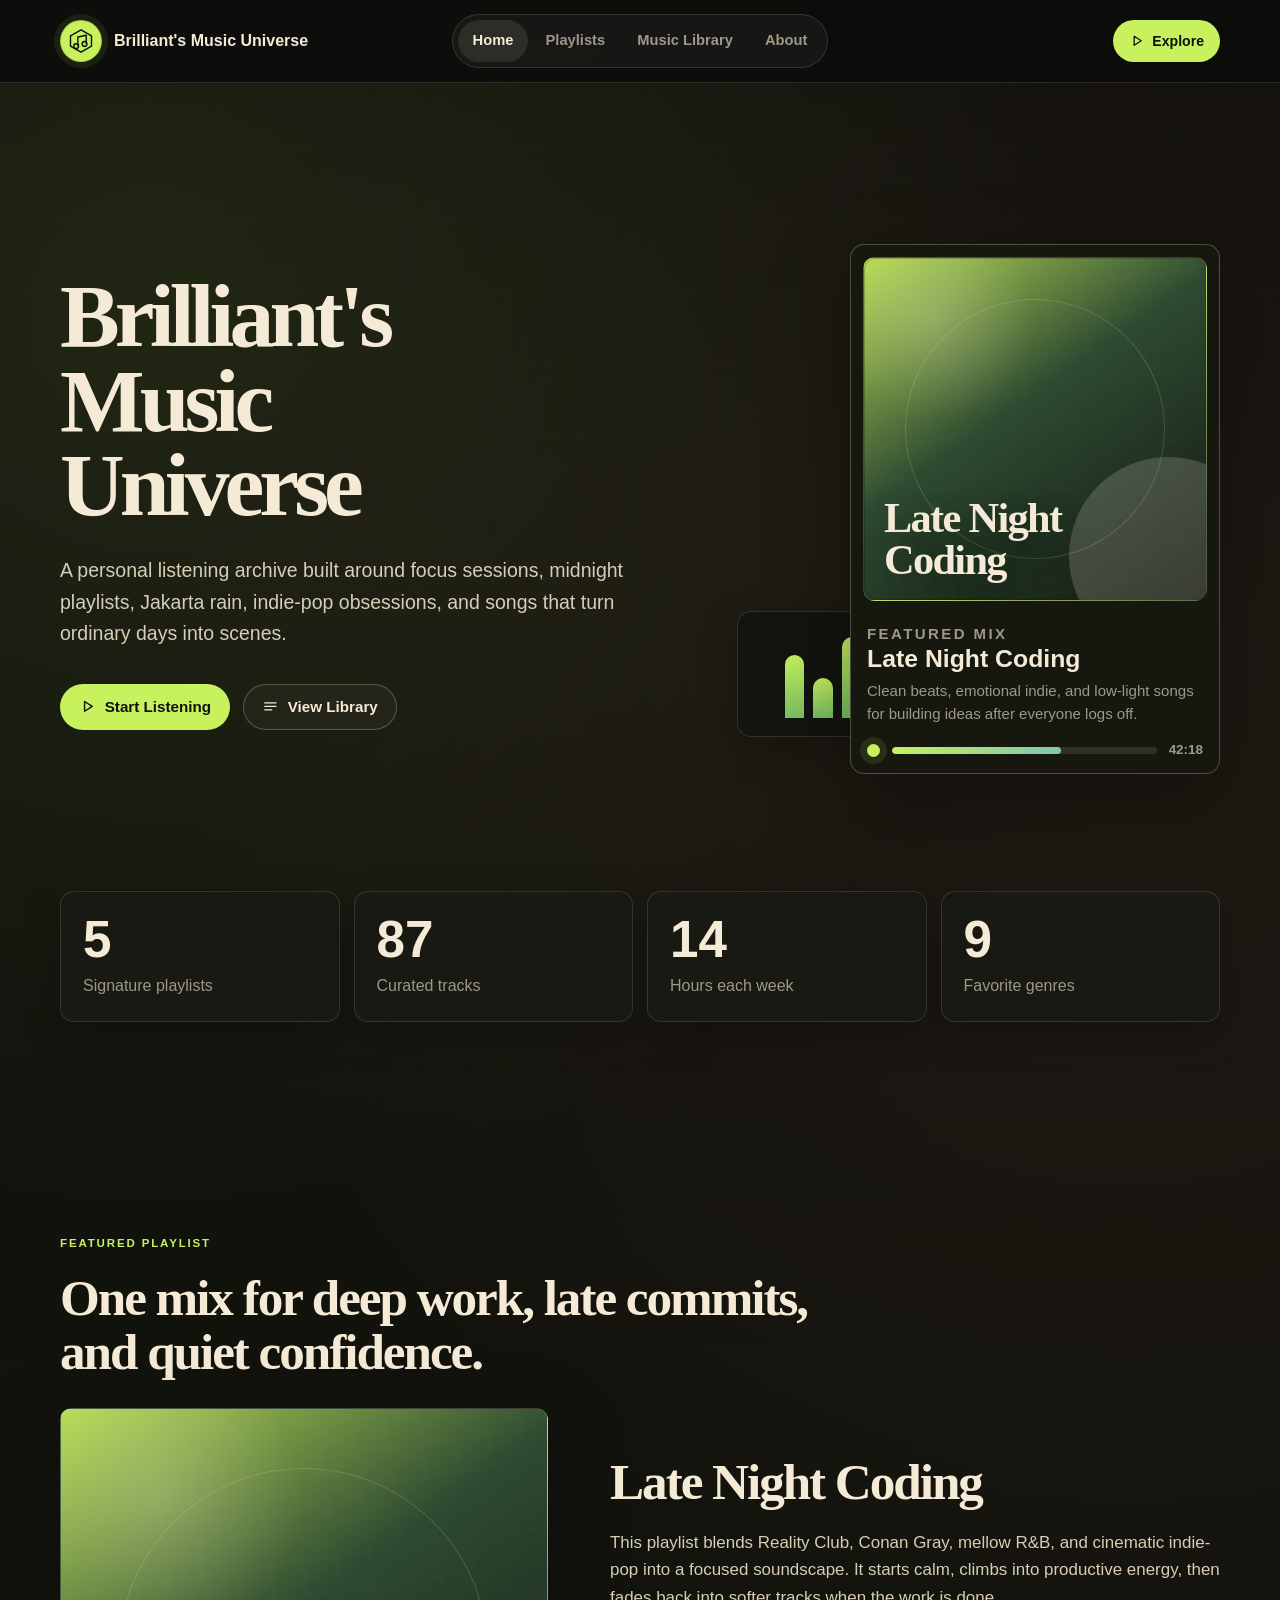
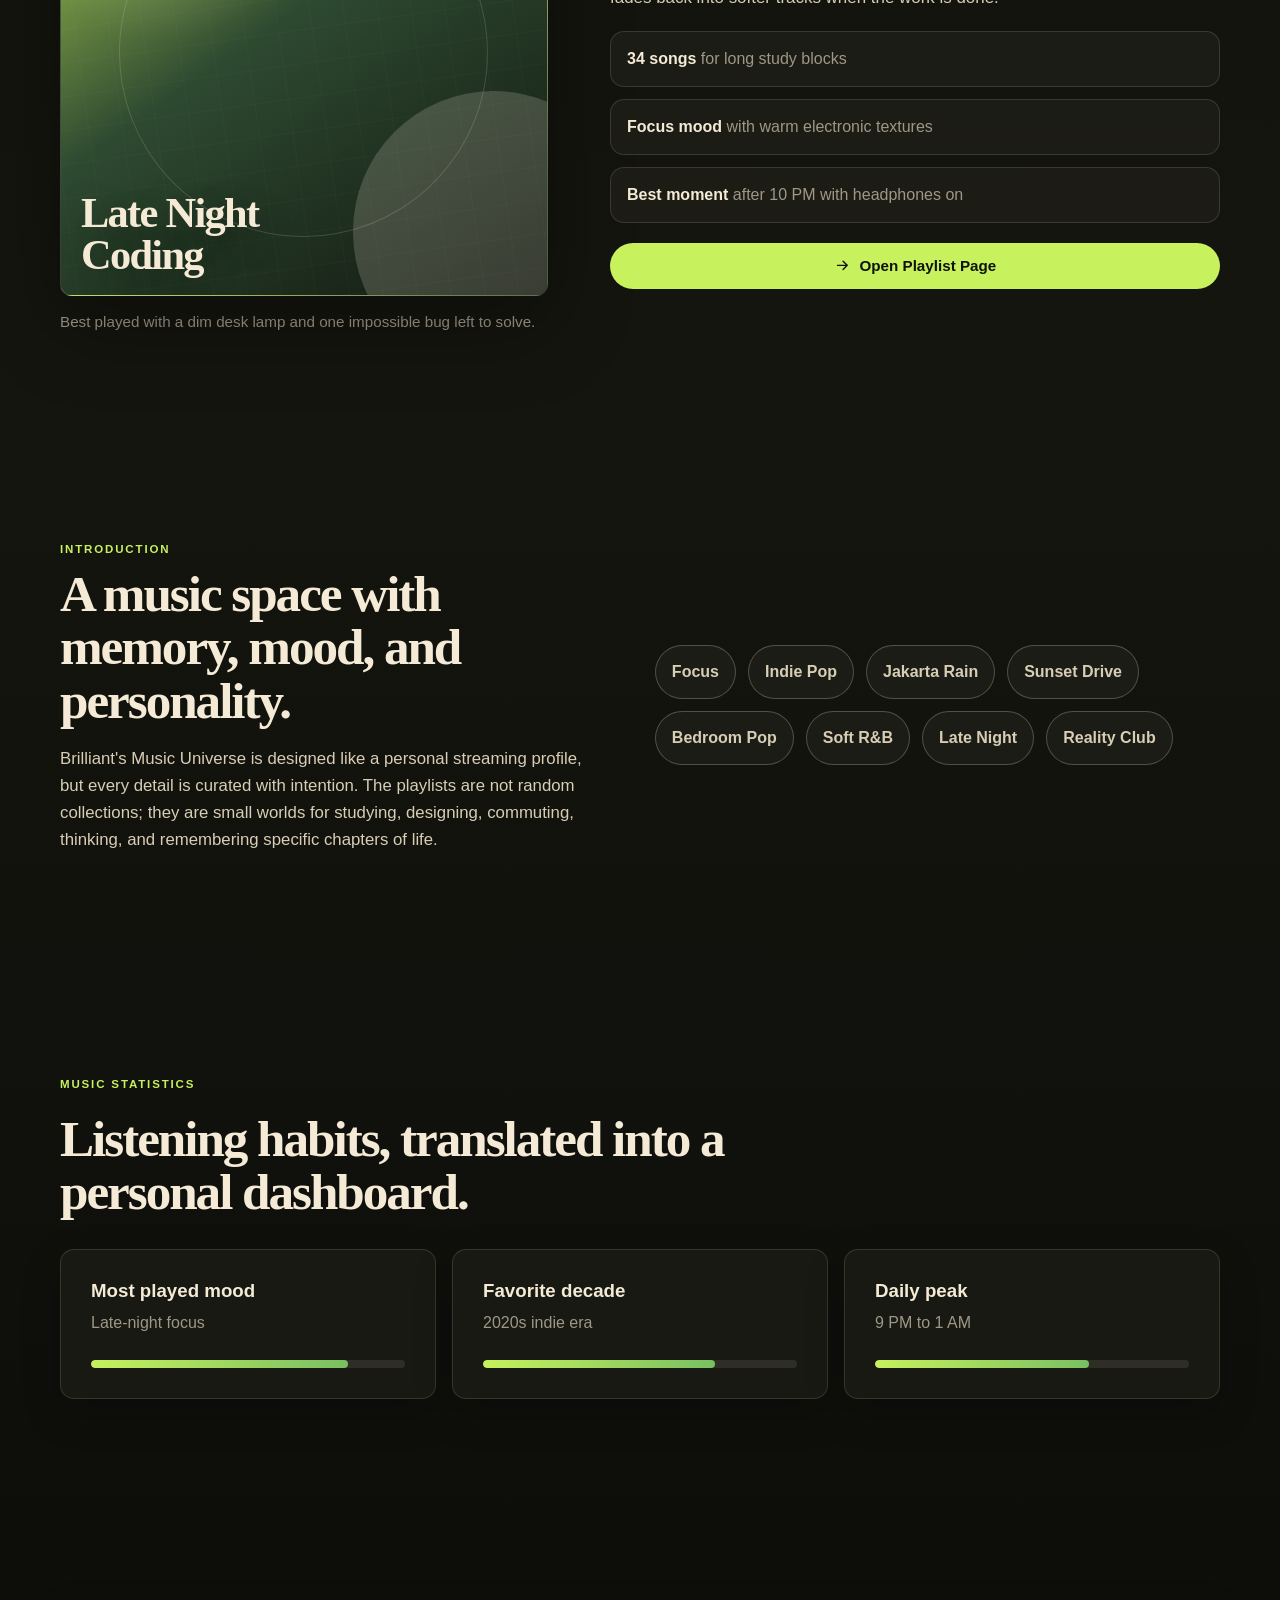
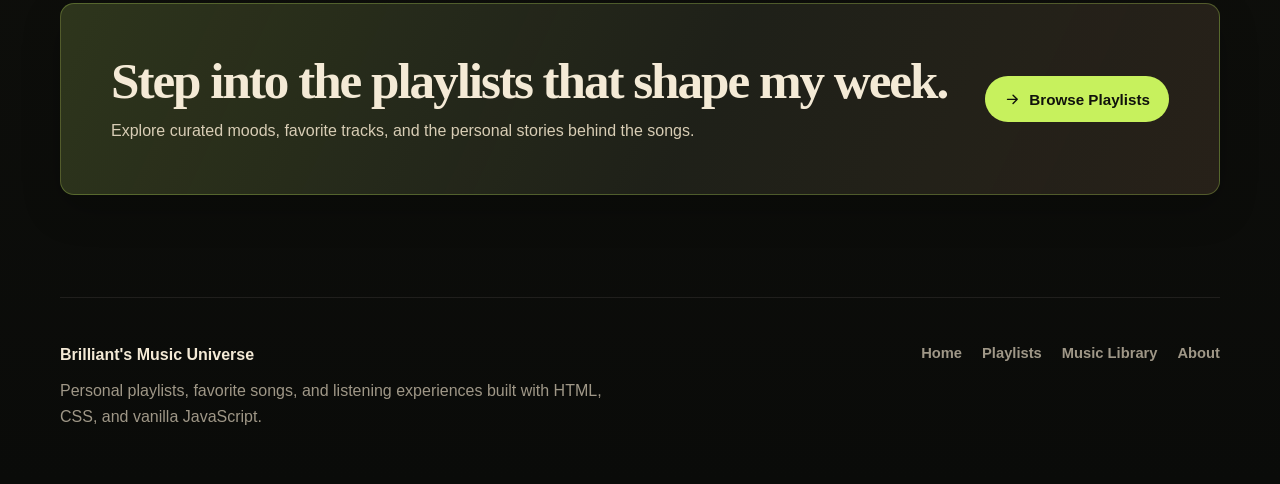
==== commit 28e28537: "Complete UAS Web Client Development" ====
--- a/index.html
+++ b/index.html
@@ -15,7 +15,7 @@
   <header class="site-header">
     <a class="brand" href="index.html" aria-label="Brilliant's Music Universe home">
       <span class="brand-mark" aria-hidden="true">
-        <svg viewBox="0 0 40 40" role="img">
+        <svg viewBox="0 0 40 40">
           <path d="M20 4 35 12.6v14.8L20 36 5 27.4V12.6L20 4Z"></path>
           <path d="M15.5 26.5V14.2l12-2.4v11.7"></path>
           <circle cx="13.1" cy="27.4" r="3.4"></circle>
@@ -75,7 +75,7 @@
           </div>
           <div class="track-panel">
             <div>
-              <p class="eyeless-label">Featured mix</p>
+              <p class="eyebrow-label">Featured mix</p>
               <h2>Late Night Coding</h2>
               <p>Clean beats, emotional indie, and low-light songs for building ideas after everyone logs off.</p>
             </div>
@@ -176,17 +176,17 @@
         <article class="metric-card reveal">
           <h3>Most played mood</h3>
           <p>Late-night focus</p>
-          <span class="metric-bar"><span style="width: 82%"></span></span>
+          <span class="metric-bar"><span class="metric-fill-82"></span></span>
         </article>
         <article class="metric-card reveal">
           <h3>Favorite decade</h3>
           <p>2020s indie era</p>
-          <span class="metric-bar"><span style="width: 74%"></span></span>
+          <span class="metric-bar"><span class="metric-fill-74"></span></span>
         </article>
         <article class="metric-card reveal">
           <h3>Daily peak</h3>
           <p>9 PM to 1 AM</p>
-          <span class="metric-bar"><span style="width: 68%"></span></span>
+          <span class="metric-bar"><span class="metric-fill-68"></span></span>
         </article>
       </div>
     </section>
--- a/style.css
+++ b/style.css
@@ -27,28 +27,28 @@
 
 /* 1. Design tokens */
 :root {
-  --bg: #06080d;
-  --bg-2: #0b1017;
-  --surface: rgba(255, 255, 255, 0.075);
-  --surface-strong: rgba(255, 255, 255, 0.12);
-  --surface-soft: rgba(255, 255, 255, 0.045);
-  --line: rgba(255, 255, 255, 0.14);
-  --line-strong: rgba(255, 255, 255, 0.24);
-  --text: #f6f8ef;
-  --muted: #aeb7b0;
-  --soft: #d8ded5;
-  --green: #22e87a;
-  --green-deep: #10c055;
-  --cyan: #5fd9ff;
-  --coral: #ff6b6b;
-  --gold: #f5c86b;
-  --purple: #a98bff;
-  --shadow: 0 24px 80px rgba(0, 0, 0, 0.42);
-  --shadow-soft: 0 12px 36px rgba(0, 0, 0, 0.28);
-  --radius-card: 8px;
+  --bg: #0d0e0b;
+  --bg-2: #15150f;
+  --surface: #171912;
+  --surface-strong: #202219;
+  --surface-soft: #12140f;
+  --line: rgba(239, 230, 205, 0.14);
+  --line-strong: rgba(239, 230, 205, 0.26);
+  --text: #f4ead6;
+  --muted: #9f9787;
+  --soft: #d8cdb5;
+  --green: #c7f15d;
+  --green-deep: #79bf62;
+  --cyan: #7fc6b0;
+  --coral: #e67d62;
+  --gold: #d8ae53;
+  --purple: #9b8bc8;
+  --shadow: 0 28px 80px rgba(0, 0, 0, 0.34);
+  --shadow-soft: 0 14px 38px rgba(0, 0, 0, 0.22);
+  --radius-card: 14px;
   --radius-pill: 999px;
-  --header-height: 76px;
-  --max-width: 1180px;
+  --header-height: 74px;
+  --max-width: 1160px;
   --ease: cubic-bezier(0.22, 1, 0.36, 1);
 }
 
@@ -67,11 +67,12 @@
   margin: 0;
   color: var(--text);
   background:
-    linear-gradient(135deg, rgba(30, 215, 96, 0.12), transparent 32%),
-    linear-gradient(220deg, rgba(95, 217, 255, 0.1), transparent 38%),
-    linear-gradient(180deg, var(--bg), var(--bg-2) 48%, #05070b);
-  font-family: Inter, ui-sans-serif, system-ui, -apple-system, BlinkMacSystemFont, "Segoe UI", sans-serif;
-  line-height: 1.6;
+    radial-gradient(circle at 12% 8%, rgba(199, 241, 93, 0.1), transparent 26%),
+    radial-gradient(circle at 88% 18%, rgba(230, 125, 98, 0.08), transparent 30%),
+    linear-gradient(180deg, var(--bg), var(--bg-2) 54%, #0a0b09);
+  font-family: "Space Grotesk", "Aptos", "Trebuchet MS", sans-serif;
+  line-height: 1.62;
+  text-rendering: optimizeLegibility;
 }
 
 body::before {
@@ -80,14 +81,15 @@
   z-index: -1;
   pointer-events: none;
   content: "";
-  background-image:
-    linear-gradient(rgba(255, 255, 255, 0.035) 1px, transparent 1px),
-    linear-gradient(90deg, rgba(255, 255, 255, 0.035) 1px, transparent 1px);
-  background-size: 46px 46px;
-  mask-image: linear-gradient(to bottom, rgba(0, 0, 0, 0.8), transparent 82%);
-}
-
-body.nav-open {
+  background:
+    linear-gradient(rgba(244, 234, 214, 0.035) 1px, transparent 1px),
+    linear-gradient(90deg, rgba(244, 234, 214, 0.025) 1px, transparent 1px);
+  background-size: 72px 72px;
+  mask-image: linear-gradient(to bottom, rgba(0, 0, 0, 0.5), transparent 78%);
+}
+
+body.nav-open,
+body.modal-open {
   overflow: hidden;
 }
 
@@ -98,7 +100,8 @@
 
 button,
 input,
-select {
+select,
+textarea {
   font: inherit;
 }
 
@@ -121,7 +124,7 @@
 }
 
 .section-shell {
-  width: min(var(--max-width), calc(100% - 40px));
+  width: min(var(--max-width), calc(100% - 44px));
   margin-inline: auto;
 }
 
@@ -133,10 +136,10 @@
   grid-template-columns: minmax(220px, 1fr) auto minmax(120px, 1fr);
   align-items: center;
   min-height: var(--header-height);
-  padding: 14px max(20px, calc((100vw - var(--max-width)) / 2));
-  border-bottom: 1px solid rgba(255, 255, 255, 0.1);
-  background: rgba(6, 8, 13, 0.76);
-  backdrop-filter: blur(22px);
+  padding: 14px max(22px, calc((100vw - var(--max-width)) / 2));
+  border-bottom: 1px solid var(--line);
+  background: rgba(13, 14, 11, 0.92);
+  backdrop-filter: blur(12px);
 }
 
 .brand,
@@ -153,10 +156,11 @@
   width: 42px;
   height: 42px;
   place-items: center;
-  color: #031109;
-  border-radius: var(--radius-card);
-  background: linear-gradient(135deg, var(--green), #b7ffcb);
-  box-shadow: 0 14px 34px rgba(30, 215, 96, 0.23);
+  color: #0d0e0b;
+  border: 1px solid rgba(13, 14, 11, 0.18);
+  border-radius: 50%;
+  background: var(--green);
+  box-shadow: 0 0 0 6px rgba(199, 241, 93, 0.08);
 }
 
 .brand-mark svg {
@@ -180,11 +184,11 @@
   display: flex;
   align-items: center;
   justify-content: center;
-  gap: 4px;
-  padding: 6px;
+  gap: 2px;
+  padding: 5px;
   border: 1px solid var(--line);
   border-radius: var(--radius-pill);
-  background: rgba(255, 255, 255, 0.055);
+  background: rgba(244, 234, 214, 0.045);
 }
 
 .site-nav a,
@@ -203,7 +207,7 @@
 .site-nav a:hover,
 .site-nav a.is-active {
   color: var(--text);
-  background: rgba(255, 255, 255, 0.1);
+  background: rgba(244, 234, 214, 0.1);
 }
 
 .header-action {
@@ -211,19 +215,19 @@
   justify-self: end;
   align-items: center;
   gap: 8px;
-  padding: 10px 15px;
-  color: #031109;
+  padding: 10px 16px;
+  color: #10120c;
   border-radius: var(--radius-pill);
   background: var(--green);
-  font-size: 0.9rem;
-  font-weight: 800;
-  box-shadow: 0 16px 32px rgba(30, 215, 96, 0.2);
-  transition: transform 180ms ease, box-shadow 180ms ease;
+  font-size: 0.88rem;
+  font-weight: 900;
+  box-shadow: none;
+  transition: transform 180ms ease, background 180ms ease;
 }
 
 .header-action:hover {
+  background: #d8ff74;
   transform: translateY(-2px);
-  box-shadow: 0 18px 42px rgba(30, 215, 96, 0.28);
 }
 
 .nav-toggle {
@@ -232,7 +236,7 @@
   height: 44px;
   border: 1px solid var(--line);
   border-radius: var(--radius-card);
-  background: rgba(255, 255, 255, 0.07);
+  background: rgba(244, 234, 214, 0.07);
 }
 
 .nav-toggle span {
@@ -246,27 +250,29 @@
 
 .hero {
   display: grid;
-  grid-template-columns: minmax(0, 1fr) minmax(360px, 0.85fr);
-  gap: clamp(32px, 7vw, 92px);
+  grid-template-columns: minmax(0, 1fr) minmax(360px, 0.82fr);
+  gap: clamp(36px, 7vw, 88px);
   align-items: center;
   min-height: calc(100svh - var(--header-height) - 18px);
-  padding: clamp(52px, 7vw, 86px) 0 clamp(34px, 5vw, 56px);
+  padding: clamp(58px, 8vw, 104px) 0 clamp(42px, 6vw, 72px);
 }
 
 .hero h1,
 .page-hero h1 {
-  max-width: 10ch;
+  max-width: 11ch;
   margin: 0;
-  font-size: clamp(3.35rem, 8vw, 7.15rem);
-  line-height: 0.91;
-  letter-spacing: 0;
+  font-family: "Fraunces", "Cormorant Garamond", Georgia, serif;
+  font-size: clamp(3.05rem, 7vw, 6.6rem);
+  font-weight: 700;
+  line-height: 0.94;
+  letter-spacing: -0.055em;
 }
 
 .hero-lead {
-  max-width: 680px;
+  max-width: 660px;
   margin: 28px 0 0;
   color: var(--soft);
-  font-size: clamp(1.05rem, 1.8vw, 1.28rem);
+  font-size: clamp(1.05rem, 1.6vw, 1.22rem);
 }
 
 .hero-actions,
@@ -303,23 +309,23 @@
 }
 
 .button-primary {
-  color: #031109;
-  background: linear-gradient(135deg, var(--green), #b7ffcb);
-  box-shadow: 0 18px 42px rgba(30, 215, 96, 0.22);
+  color: #10120c;
+  background: var(--green);
+  box-shadow: none;
 }
 
 .button-ghost {
   color: var(--text);
-  border-color: var(--line);
-  background: rgba(255, 255, 255, 0.075);
+  border-color: var(--line-strong);
+  background: rgba(244, 234, 214, 0.035);
 }
 
 .button-small {
   width: 100%;
   min-height: 42px;
   color: var(--text);
-  border-color: rgba(255, 255, 255, 0.16);
-  background: rgba(255, 255, 255, 0.075);
+  border-color: rgba(244, 234, 214, 0.15);
+  background: rgba(244, 234, 214, 0.05);
 }
 
 .hero-stage {
@@ -333,11 +339,10 @@
   z-index: 2;
   width: min(370px, 100%);
   padding: 12px;
-  border: 1px solid var(--line);
+  border: 1px solid var(--line-strong);
   border-radius: var(--radius-card);
-  background: linear-gradient(180deg, rgba(255, 255, 255, 0.14), rgba(255, 255, 255, 0.06));
+  background: #161810;
   box-shadow: var(--shadow);
-  backdrop-filter: blur(24px);
 }
 
 .cover-art {
@@ -347,11 +352,11 @@
   min-height: 0;
   overflow: hidden;
   place-items: end start;
-  padding: 18px;
+  padding: 20px;
   isolation: isolate;
-  border: 1px solid rgba(255, 255, 255, 0.18);
-  border-radius: var(--radius-card);
-  box-shadow: inset 0 1px 0 rgba(255, 255, 255, 0.18);
+  border: 1px solid rgba(244, 234, 214, 0.18);
+  border-radius: calc(var(--radius-card) - 2px);
+  box-shadow: inset 0 0 0 1px rgba(13, 14, 11, 0.22);
 }
 
 .cover-art::before,
@@ -364,10 +369,10 @@
 }
 
 .cover-art::before {
-  inset: 10%;
-  border: 1px solid rgba(255, 255, 255, 0.14);
+  inset: 12%;
+  border: 1px solid rgba(244, 234, 214, 0.16);
   border-radius: 50%;
-  transform: rotate(-12deg);
+  transform: rotate(-10deg);
 }
 
 .cover-art::after {
@@ -376,19 +381,19 @@
   width: 58%;
   aspect-ratio: 1;
   border-radius: 50%;
-  background: rgba(255, 255, 255, 0.2);
-  filter: blur(2px);
+  background: rgba(244, 234, 214, 0.18);
 }
 
 .cover-art span {
   position: relative;
   z-index: 2;
   max-width: 12ch;
-  font-size: clamp(1.45rem, 4vw, 2.7rem);
-  font-weight: 900;
-  line-height: 0.95;
-  letter-spacing: 0;
-  text-shadow: 0 12px 36px rgba(0, 0, 0, 0.45);
+  font-family: "Fraunces", "Cormorant Garamond", Georgia, serif;
+  font-size: clamp(1.45rem, 4vw, 2.65rem);
+  font-weight: 700;
+  line-height: 0.98;
+  letter-spacing: -0.04em;
+  text-shadow: 0 12px 34px rgba(0, 0, 0, 0.38);
 }
 
 .cover-grid {
@@ -396,8 +401,8 @@
   inset: 0;
   z-index: -1;
   background:
-    linear-gradient(rgba(255, 255, 255, 0.08) 1px, transparent 1px),
-    linear-gradient(90deg, rgba(255, 255, 255, 0.08) 1px, transparent 1px);
+    linear-gradient(rgba(244, 234, 214, 0.06) 1px, transparent 1px),
+    linear-gradient(90deg, rgba(244, 234, 214, 0.06) 1px, transparent 1px);
   background-size: 28px 28px;
   opacity: 0.45;
   transform: rotate(-8deg) scale(1.2);
@@ -405,28 +410,32 @@
 
 .cover-code {
   background:
-    linear-gradient(145deg, rgba(30, 215, 96, 0.96), rgba(5, 20, 13, 0.9) 44%, rgba(95, 217, 255, 0.72)),
-    linear-gradient(45deg, rgba(255, 255, 255, 0.12), transparent);
+    radial-gradient(circle at 20% 18%, rgba(244, 234, 214, 0.2), transparent 26%),
+    linear-gradient(145deg, #b7dd55, #2e4a31 44%, #11160f);
 }
 
 .cover-reality {
   background:
-    linear-gradient(145deg, rgba(245, 200, 107, 0.95), rgba(255, 107, 107, 0.86) 52%, rgba(20, 9, 12, 0.92));
+    radial-gradient(circle at 18% 20%, rgba(244, 234, 214, 0.18), transparent 25%),
+    linear-gradient(145deg, #d8ae53, #b05a42 52%, #17100d);
 }
 
 .cover-conan {
   background:
-    linear-gradient(145deg, rgba(169, 139, 255, 0.95), rgba(32, 14, 66, 0.94) 52%, rgba(95, 217, 255, 0.78));
+    radial-gradient(circle at 20% 20%, rgba(244, 234, 214, 0.18), transparent 25%),
+    linear-gradient(145deg, var(--purple), #342849 52%, #10201d);
 }
 
 .cover-sunset {
   background:
-    linear-gradient(145deg, rgba(255, 107, 107, 0.95), rgba(245, 200, 107, 0.88) 48%, rgba(24, 22, 55, 0.9));
+    radial-gradient(circle at 18% 18%, rgba(244, 234, 214, 0.18), transparent 25%),
+    linear-gradient(145deg, #e67d62, #d8ae53 50%, #24211c);
 }
 
 .cover-rain {
   background:
-    linear-gradient(145deg, rgba(95, 217, 255, 0.92), rgba(20, 45, 68, 0.96) 54%, rgba(8, 11, 18, 0.94));
+    radial-gradient(circle at 18% 18%, rgba(244, 234, 214, 0.16), transparent 25%),
+    linear-gradient(145deg, #7fc6b0, #2e4e4b 54%, #101514);
 }
 
 .track-panel {
@@ -435,13 +444,13 @@
   padding: 14px 4px 0;
 }
 
-.eyeless-label,
+.eyebrow-label,
 .section-kicker {
   margin: 0 0 8px;
   color: var(--green);
-  font-size: 0.78rem;
+  font-size: 0.72rem;
   font-weight: 900;
-  letter-spacing: 0.12em;
+  letter-spacing: 0.16em;
   text-transform: uppercase;
 }
 
@@ -476,7 +485,7 @@
   height: 13px;
   border-radius: 50%;
   background: var(--green);
-  box-shadow: 0 0 0 7px rgba(30, 215, 96, 0.12);
+  box-shadow: 0 0 0 7px rgba(199, 241, 93, 0.1);
 }
 
 .player-progress {
@@ -484,7 +493,7 @@
   height: 7px;
   overflow: hidden;
   border-radius: 999px;
-  background: rgba(255, 255, 255, 0.12);
+  background: rgba(244, 234, 214, 0.11);
 }
 
 .player-progress span {
@@ -514,16 +523,15 @@
   padding: 18px;
   border: 1px solid var(--line);
   border-radius: var(--radius-card);
-  background: rgba(255, 255, 255, 0.07);
+  background: #12140f;
   box-shadow: var(--shadow-soft);
-  backdrop-filter: blur(18px);
 }
 
 .audio-visualizer span {
   flex: 1;
   min-width: 12px;
   border-radius: 999px 999px 4px 4px;
-  background: linear-gradient(180deg, var(--cyan), var(--green));
+  background: linear-gradient(180deg, var(--green), var(--green-deep));
   animation: barDance 1.5s var(--ease) infinite alternate;
 }
 
@@ -554,12 +562,13 @@
 .about-record,
 .table-frame,
 .library-toolbar,
-.about-story {
+.about-story,
+.playlist-request-form,
+.request-preview {
   border: 1px solid var(--line);
   border-radius: var(--radius-card);
   background: var(--surface);
   box-shadow: var(--shadow-soft);
-  backdrop-filter: blur(18px);
 }
 
 .signal-card {
@@ -586,10 +595,12 @@
 .stats-section,
 .cta-section,
 .playlist-section,
+.request-section,
 .library-section,
 .about-section,
-.genre-section {
-  padding: clamp(48px, 7vw, 92px) 0;
+.genre-section,
+.curator-section {
+  padding: clamp(56px, 8vw, 104px) 0;
 }
 
 .section-heading {
@@ -602,7 +613,16 @@
 .section-heading h2,
 .intro-copy h2,
 .cta-panel h2 {
-  font-size: clamp(2rem, 4vw, 3.45rem);
+  font-family: "Fraunces", "Cormorant Garamond", Georgia, serif;
+  font-size: clamp(2rem, 4vw, 3.35rem);
+  font-weight: 700;
+  letter-spacing: -0.04em;
+}
+
+.section-note {
+  max-width: 720px;
+  margin: 0;
+  color: var(--soft);
 }
 
 .feature-layout {
@@ -632,7 +652,10 @@
 }
 
 .feature-copy h3 {
+  font-family: "Fraunces", "Cormorant Garamond", Georgia, serif;
   font-size: clamp(2rem, 4vw, 3.25rem);
+  font-weight: 700;
+  letter-spacing: -0.04em;
 }
 
 .feature-copy p {
@@ -655,7 +678,7 @@
   border: 1px solid var(--line);
   border-radius: var(--radius-card);
   color: var(--muted);
-  background: rgba(255, 255, 255, 0.055);
+  background: rgba(244, 234, 214, 0.035);
 }
 
 .feature-list span {
@@ -683,9 +706,9 @@
 
 .mood-board span,
 .mood-tag {
-  border: 1px solid rgba(255, 255, 255, 0.16);
+  border: 1px solid var(--line-strong);
   border-radius: var(--radius-pill);
-  background: rgba(255, 255, 255, 0.075);
+  background: rgba(244, 234, 214, 0.04);
   color: var(--soft);
   font-weight: 800;
 }
@@ -702,7 +725,7 @@
 
 .metric-card,
 .genre-card {
-  padding: 24px;
+  padding: clamp(22px, 3vw, 30px);
 }
 
 .metric-card h3,
@@ -719,26 +742,30 @@
   margin-top: 24px;
   overflow: hidden;
   border-radius: 999px;
-  background: rgba(255, 255, 255, 0.11);
+  background: rgba(244, 234, 214, 0.1);
 }
 
 .metric-bar span {
   display: block;
   height: 100%;
   border-radius: inherit;
-  background: linear-gradient(90deg, var(--green), var(--cyan));
-}
+  background: linear-gradient(90deg, var(--green), var(--green-deep));
+}
+
+.metric-fill-82 { width: 82%; }
+.metric-fill-74 { width: 74%; }
+.metric-fill-68 { width: 68%; }
 
 .cta-panel {
   justify-content: space-between;
   gap: 24px;
-  padding: clamp(26px, 5vw, 46px);
-  border: 1px solid rgba(30, 215, 96, 0.25);
+  padding: clamp(28px, 5vw, 50px);
+  border: 1px solid rgba(199, 241, 93, 0.28);
   border-radius: var(--radius-card);
   background:
-    linear-gradient(110deg, rgba(30, 215, 96, 0.22), rgba(95, 217, 255, 0.09) 52%, rgba(255, 107, 107, 0.12)),
-    rgba(255, 255, 255, 0.07);
-  box-shadow: var(--shadow);
+    linear-gradient(115deg, rgba(199, 241, 93, 0.13), rgba(244, 234, 214, 0.035) 55%, rgba(230, 125, 98, 0.08)),
+    var(--surface);
+  box-shadow: var(--shadow-soft);
 }
 
 .cta-panel p {
@@ -776,7 +803,7 @@
   position: absolute;
   width: 178px;
   aspect-ratio: 1;
-  border: 1px solid rgba(255, 255, 255, 0.18);
+  border: 1px solid rgba(244, 234, 214, 0.16);
   border-radius: var(--radius-card);
   box-shadow: var(--shadow-soft);
 }
@@ -813,21 +840,21 @@
 }
 
 .playlist-card:hover {
-  border-color: rgba(30, 215, 96, 0.34);
-  background: rgba(255, 255, 255, 0.1);
+  border-color: rgba(199, 241, 93, 0.38);
+  background: var(--surface-strong);
   transform: translateY(-5px);
 }
 
 .playlist-card .cover-art {
   border: 0;
-  border-bottom: 1px solid rgba(255, 255, 255, 0.15);
+  border-bottom: 1px solid rgba(244, 234, 214, 0.13);
   border-radius: var(--radius-card) var(--radius-card) 0 0;
 }
 
 .playlist-card-body {
   display: grid;
   gap: 18px;
-  padding: 20px;
+  padding: 22px;
 }
 
 .playlist-card p {
@@ -846,7 +873,138 @@
 .mood-tag {
   padding: 5px 10px;
   color: var(--green);
-  background: rgba(30, 215, 96, 0.1);
+  background: rgba(199, 241, 93, 0.08);
+}
+
+.request-layout {
+  display: grid;
+  grid-template-columns: minmax(0, 1.15fr) minmax(280px, 0.85fr);
+  gap: 18px;
+  align-items: start;
+}
+
+.playlist-request-form,
+.request-preview {
+  padding: clamp(20px, 4vw, 30px);
+}
+
+.playlist-request-form {
+  display: grid;
+  gap: 18px;
+}
+
+.form-grid {
+  display: grid;
+  grid-template-columns: repeat(2, minmax(0, 1fr));
+  gap: 16px;
+}
+
+.form-field {
+  display: grid;
+  gap: 8px;
+}
+
+.form-field span {
+  color: var(--muted);
+  font-size: 0.78rem;
+  font-weight: 900;
+  letter-spacing: 0.12em;
+  text-transform: uppercase;
+}
+
+.form-field input,
+.form-field select,
+.form-field textarea {
+  width: 100%;
+  padding: 0 14px;
+  color: var(--text);
+  border: 1px solid var(--line);
+  border-radius: calc(var(--radius-card) - 4px);
+  outline: none;
+  background: #10110d;
+  transition: border-color 180ms ease, box-shadow 180ms ease, background 180ms ease;
+}
+
+.form-field input,
+.form-field select {
+  min-height: 48px;
+}
+
+.form-field textarea {
+  min-height: 128px;
+  padding-block: 13px;
+  resize: vertical;
+}
+
+.form-field input:focus,
+.form-field select:focus,
+.form-field textarea:focus {
+  border-color: rgba(199, 241, 93, 0.62);
+  background: #0d0e0b;
+  box-shadow: 0 0 0 4px rgba(199, 241, 93, 0.1);
+}
+
+.form-actions {
+  display: flex;
+  flex-wrap: wrap;
+  gap: 12px;
+}
+
+.form-status {
+  min-height: 1.5em;
+  margin: 0;
+  color: var(--muted);
+  font-weight: 800;
+}
+
+.form-status[data-type="success"] {
+  color: #d8ff74;
+}
+
+.form-status[data-type="error"] {
+  color: #ffb0b0;
+}
+
+.request-preview {
+  position: sticky;
+  top: calc(var(--header-height) + 22px);
+  overflow: hidden;
+  background:
+    radial-gradient(circle at 22% 0%, rgba(199, 241, 93, 0.12), transparent 34%),
+    var(--surface-strong);
+}
+
+.request-preview h3 {
+  margin: 0 0 18px;
+  font-size: clamp(1.55rem, 3vw, 2.2rem);
+  line-height: 1.05;
+}
+
+.request-preview dl {
+  display: grid;
+  gap: 12px;
+  margin: 0;
+}
+
+.request-preview dl div {
+  padding: 12px 14px;
+  border: 1px solid rgba(244, 234, 214, 0.11);
+  border-radius: var(--radius-card);
+  background: rgba(244, 234, 214, 0.04);
+}
+
+.request-preview dt {
+  color: var(--green);
+  font-size: 0.72rem;
+  font-weight: 900;
+  letter-spacing: 0.11em;
+  text-transform: uppercase;
+}
+
+.request-preview dd {
+  margin: 5px 0 0;
+  color: var(--soft);
+  overflow-wrap: anywhere;
 }
 
 .modal-backdrop {
@@ -856,8 +1014,8 @@
   display: grid;
   place-items: center;
   padding: 20px;
-  background: rgba(0, 0, 0, 0.7);
-  backdrop-filter: blur(14px);
+  background: rgba(0, 0, 0, 0.76);
+  backdrop-filter: blur(8px);
 }
 
 .modal-backdrop[hidden] {
@@ -875,7 +1033,7 @@
   padding: 18px;
   border: 1px solid var(--line-strong);
   border-radius: var(--radius-card);
-  background: rgba(12, 16, 24, 0.96);
+  background: #15170f;
   box-shadow: var(--shadow);
 }
 
@@ -891,7 +1049,7 @@
   color: var(--text);
   border: 1px solid var(--line);
   border-radius: var(--radius-card);
-  background: rgba(255, 255, 255, 0.08);
+  background: rgba(244, 234, 214, 0.06);
 }
 
 .modal-content {
@@ -906,39 +1064,6 @@
 
 .modal-content p {
   color: var(--soft);
-}
-
-.audio-preview {
-  display: grid;
-  gap: 10px;
-  margin-top: 18px;
-  padding: 14px;
-  border: 1px solid var(--line);
-  border-radius: var(--radius-card);
-  background: rgba(255, 255, 255, 0.055);
-}
-
-.audio-preview-label {
-  margin: 0;
-  color: var(--text);
-  font-size: 0.78rem;
-  font-weight: 900;
-  letter-spacing: 0.12em;
-  text-transform: uppercase;
-}
-
-.audio-preview audio {
-  width: 100%;
-  min-width: 0;
-  border-radius: var(--radius-card);
-  accent-color: var(--green);
-}
-
-.audio-note {
-  margin: 0;
-  color: var(--muted);
-  font-size: 0.84rem;
-  line-height: 1.45;
 }
 
 .modal-list {
@@ -954,7 +1079,7 @@
   border: 1px solid var(--line);
   border-radius: var(--radius-card);
   color: var(--soft);
-  background: rgba(255, 255, 255, 0.055);
+  background: rgba(244, 234, 214, 0.04);
 }
 
 .library-summary {
@@ -1008,15 +1133,15 @@
   padding: 0 14px;
   color: var(--text);
   border: 1px solid var(--line);
-  border-radius: var(--radius-card);
+  border-radius: calc(var(--radius-card) - 4px);
   outline: none;
-  background: rgba(4, 6, 10, 0.62);
+  background: #10110d;
 }
 
 .search-field input:focus,
 .select-field select:focus {
-  border-color: rgba(30, 215, 96, 0.62);
-  box-shadow: 0 0 0 4px rgba(30, 215, 96, 0.12);
+  border-color: rgba(199, 241, 93, 0.62);
+  box-shadow: 0 0 0 4px rgba(199, 241, 93, 0.1);
 }
 
 .table-frame {
@@ -1042,14 +1167,14 @@
 .music-table td {
   padding: 17px 16px;
   text-align: left;
-  border-bottom: 1px solid rgba(255, 255, 255, 0.09);
+  border-bottom: 1px solid rgba(244, 234, 214, 0.08);
 }
 
 .music-table th {
   color: var(--text);
-  background: rgba(255, 255, 255, 0.075);
-  font-size: 0.82rem;
-  letter-spacing: 0.08em;
+  background: rgba(244, 234, 214, 0.055);
+  font-size: 0.78rem;
+  letter-spacing: 0.1em;
   text-transform: uppercase;
 }
 
@@ -1062,7 +1187,7 @@
 }
 
 .music-table tbody tr:hover {
-  background: rgba(30, 215, 96, 0.065);
+  background: rgba(199, 241, 93, 0.055);
 }
 
 .sort-button {
@@ -1089,6 +1214,14 @@
   transform: rotate(45deg) translateY(-2px);
 }
 
+.sort-button.is-active {
+  color: var(--green);
+}
+
+.sort-button.is-active::after {
+  opacity: 1;
+}
+
 .sort-button.is-desc::after {
   transform: rotate(225deg) translateY(-2px);
 }
@@ -1107,9 +1240,9 @@
   aspect-ratio: 1;
   border-radius: 50%;
   background:
-    radial-gradient(circle, #05070b 0 8%, var(--green) 8% 13%, transparent 13% 16%, rgba(255, 255, 255, 0.16) 16% 17%, transparent 17% 28%, rgba(255, 255, 255, 0.12) 28% 29%, transparent 29% 42%, rgba(255, 255, 255, 0.1) 42% 43%, transparent 43%),
-    conic-gradient(from 120deg, #141a24, #05070b, #283443, #070a0f, #141a24);
-  box-shadow: inset 0 0 46px rgba(255, 255, 255, 0.08), var(--shadow-soft);
+    radial-gradient(circle, #0d0e0b 0 8%, var(--green) 8% 13%, transparent 13% 16%, rgba(244, 234, 214, 0.16) 16% 17%, transparent 17% 28%, rgba(244, 234, 214, 0.12) 28% 29%, transparent 29% 42%, rgba(244, 234, 214, 0.1) 42% 43%, transparent 43%),
+    conic-gradient(from 120deg, #202219, #0d0e0b, #33372a, #10110d, #202219);
+  box-shadow: inset 0 0 46px rgba(244, 234, 214, 0.08), var(--shadow-soft);
 }
 
 .about-record span {
@@ -1135,9 +1268,9 @@
 
 .highlight-story {
   grid-column: 1 / -1;
-  border-color: rgba(30, 215, 96, 0.28);
+  border-color: rgba(199, 241, 93, 0.28);
   background:
-    linear-gradient(120deg, rgba(30, 215, 96, 0.12), rgba(95, 217, 255, 0.08)),
+    linear-gradient(120deg, rgba(199, 241, 93, 0.1), rgba(244, 234, 214, 0.03)),
     var(--surface);
 }
 
@@ -1146,7 +1279,7 @@
 }
 
 em {
-  color: #c9fbd9;
+  color: #d8ff74;
 }
 
 u {
@@ -1157,7 +1290,7 @@
 
 mark {
   padding: 0.1em 0.25em;
-  color: #07100b;
+  color: #10120c;
   border-radius: 4px;
   background: linear-gradient(135deg, var(--green), var(--gold));
 }
@@ -1175,7 +1308,7 @@
   width: min(var(--max-width), calc(100% - 40px));
   margin: 0 auto;
   padding: 44px 0 54px;
-  border-top: 1px solid rgba(255, 255, 255, 0.1);
+  border-top: 1px solid rgba(244, 234, 214, 0.09);
 }
 
 .site-footer p {
@@ -1217,20 +1350,20 @@
   border-radius: var(--radius-card);
   background: var(--surface);
   box-shadow: var(--shadow-soft);
-  backdrop-filter: blur(18px);
 }
 
 .curator-avatar {
   width: 80px;
   height: 80px;
   border-radius: 50%;
-  background: linear-gradient(135deg, var(--green), var(--cyan));
+  background: var(--green);
   display: grid;
   place-items: center;
+  font-family: "Fraunces", "Cormorant Garamond", Georgia, serif;
   font-size: 2rem;
-  font-weight: 900;
-  color: #031109;
-  box-shadow: 0 8px 24px rgba(34, 232, 122, 0.2);
+  font-weight: 700;
+  color: #10120c;
+  box-shadow: 0 0 0 8px rgba(199, 241, 93, 0.08);
 }
 
 .curator-info h3 {
@@ -1267,14 +1400,14 @@
   color: var(--soft);
   border: 1px solid var(--line);
   border-radius: var(--radius-pill);
-  background: rgba(255, 255, 255, 0.055);
+  background: rgba(244, 234, 214, 0.04);
   transition: color 180ms ease, border-color 180ms ease, background 180ms ease;
 }
 
 .curator-socials a:hover {
   color: var(--text);
   border-color: var(--green);
-  background: rgba(34, 232, 122, 0.08);
+  background: rgba(199, 241, 93, 0.08);
 }
 
 /* Empty state for library search */
@@ -1313,14 +1446,14 @@
   font-weight: 800;
   border: 1px solid var(--line);
   border-radius: var(--radius-pill);
-  background: rgba(255, 255, 255, 0.06);
+  background: rgba(244, 234, 214, 0.06);
   transition: color 180ms ease, border-color 180ms ease, background 180ms ease, transform 180ms ease;
 }
 
 .modal-nav button:hover {
   color: var(--text);
-  border-color: rgba(34, 232, 122, 0.4);
-  background: rgba(34, 232, 122, 0.08);
+  border-color: rgba(199, 241, 93, 0.42);
+  background: rgba(199, 241, 93, 0.08);
   transform: translateY(-1px);
 }
 
@@ -1340,19 +1473,19 @@
   align-items: center;
   gap: 8px;
   padding: 10px 18px;
-  color: #fff;
+  color: #10120c;
   font-size: 0.9rem;
   font-weight: 800;
   border: none;
   border-radius: var(--radius-pill);
-  background: #1DB954;
+  background: #c7f15d;
   text-decoration: none;
   transition: transform 180ms ease, box-shadow 180ms ease;
 }
 
 .spotify-link:hover {
   transform: translateY(-2px);
-  box-shadow: 0 12px 28px rgba(29, 185, 84, 0.28);
+  box-shadow: 0 12px 28px rgba(199, 241, 93, 0.22);
 }
 
 .spotify-link svg {
@@ -1372,7 +1505,7 @@
   left: 20px;
   z-index: 999;
   padding: 12px 20px;
-  color: #031109;
+  color: #10120c;
   font-weight: 800;
   border-radius: var(--radius-card);
   background: var(--green);
@@ -1404,7 +1537,7 @@
     align-items: stretch;
     padding: 12px;
     border-radius: var(--radius-card);
-    background: rgba(10, 14, 21, 0.96);
+    background: rgba(13, 14, 11, 0.96);
     box-shadow: var(--shadow);
   }
 
@@ -1452,6 +1585,7 @@
   .signal-strip,
   .stats-grid,
   .playlist-section,
+  .request-layout,
   .genre-section,
   .about-section {
     grid-template-columns: repeat(2, 1fr);
@@ -1566,9 +1700,11 @@
   .intro-section,
   .stats-section,
   .cta-section,
+  .request-section,
   .library-section,
   .about-section,
-  .genre-section {
+  .genre-section,
+  .curator-section {
     padding: 42px 0;
   }
 
@@ -1589,8 +1725,19 @@
   }
 
   .library-toolbar,
+  .request-layout,
+  .form-grid,
   .playlist-modal {
     grid-template-columns: 1fr;
+  }
+
+  .request-preview {
+    position: static;
+  }
+
+  .form-actions {
+    align-items: stretch;
+    flex-direction: column;
   }
 
   .modal-content {
